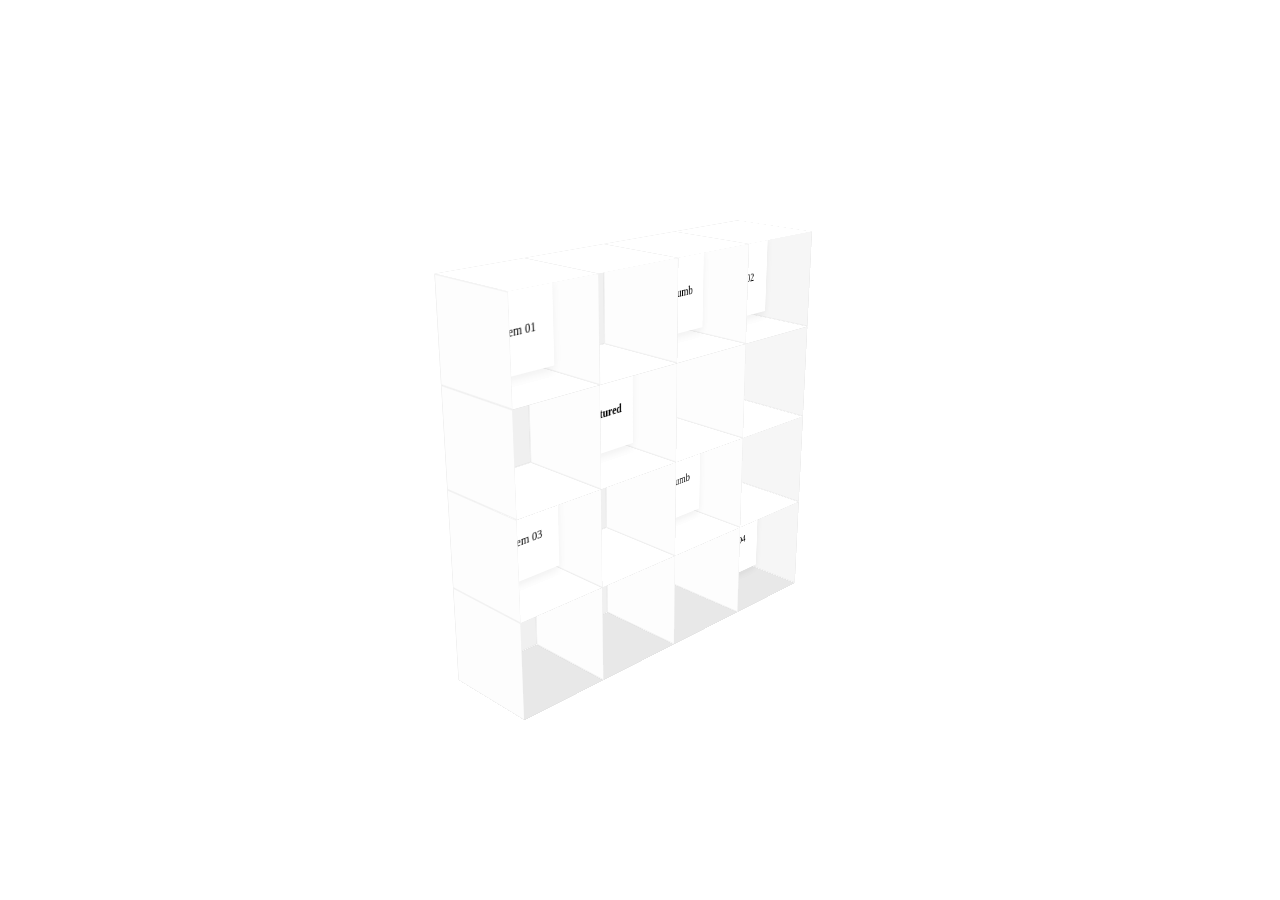
==== shelf-test.html @ 313a9088 "Create shelf-test.html" ====
<!DOCTYPE html>
<html lang="en">
<head>
  <meta charset="UTF-8">
  <title>Minimalist 3D Shelf</title>
  <style>
    :root {
      --cube-size: 100px;
      --half-size: 50px; /* Crucial for the new center-origin math */
      
      /* Minimalist white/grey palette */
      --shelf-base: #ffffff;
      --shelf-back: #f0f0f0;
      --shelf-floor: #e8e8e8;
      --shelf-wall-left: #fdfdfd;
      --shelf-wall-right: #f6f6f6;
      --border-color: rgba(0, 0, 0, 0.04);
      --shadow-color: rgba(0, 0, 0, 0.08);
    }

    body, html {
      margin: 0;
      height: 100%;
      width: 100%;
      display: flex;
      justify-content: center;
      align-items: center;
      background-color: #ffffff;
      overflow: hidden; 
      /* Establishes the 3D camera lens */
      perspective: 1200px; 
    }

    /* The main wrapper that receives mouse rotation */
    .scene {
      width: calc(var(--cube-size) * 4);
      height: calc(var(--cube-size) * 4);
      transform-style: preserve-3d;
      transform: rotateX(-20deg) rotateY(45deg);
      cursor: grab;
      transition: transform 0.1s cubic-bezier(0.25, 1, 0.5, 1); 
    }
    
    .scene:active {
      cursor: grabbing;
    }

    /* The 4x4 Grid Container */
    .shelf {
      display: grid;
      grid-template-columns: repeat(4, var(--cube-size));
      grid-template-rows: repeat(4, var(--cube-size));
      transform-style: preserve-3d;
      width: 100%;
      height: 100%;
    }

    .cubby {
      position: relative;
      width: var(--cube-size);
      height: var(--cube-size);
      transform-style: preserve-3d;
    }

    .face {
      position: absolute;
      width: 100%;
      height: 100%;
      border: 1px solid var(--border-color);
      box-sizing: border-box;
      user-select: none; 
    }

    /* Stable Center-Origin 3D Math */
    .back   { transform: translateZ(calc(var(--half-size) * -1)); background-color: var(--shelf-back); }
    .top    { transform: rotateX(90deg) translateZ(var(--half-size)); background-color: var(--shelf-base); }
    .bottom { transform: rotateX(-90deg) translateZ(var(--half-size)); background-color: var(--shelf-floor); }
    .left   { transform: rotateY(-90deg) translateZ(var(--half-size)); background-color: var(--shelf-wall-left); }
    .right  { transform: rotateY(90deg) translateZ(var(--half-size)); background-color: var(--shelf-wall-right); }

    /* The Drop Zone for DOM Objects */
    .content {
      position: absolute;
      width: 80%;
      height: 80%;
      top: 10%;
      left: 10%;
      /* Z=0 places this perfectly in the dead center of the 3D cubby */
      transform: translateZ(0px); 
      display: flex;
      justify-content: center;
      align-items: center;
      text-align: center;
      font-size: 0.8rem;
      background: white;
      box-shadow: 0 4px 10px rgba(0,0,0,0.06);
      pointer-events: none; 
    }

    .content img {
      max-width: 100%;
      max-height: 100%;
      object-fit: contain;
    }
  </style>
</head>
<body>

<div class="scene" id="scene">
  <div class="shelf" id="shelf">
    </div>
</div>

<script>
  const shelf = document.getElementById('shelf');
  
  // Dummy data array mimicking an indexed list
  const dummyRecords = [
    "Item 01", "", "<img src='https://picsum.photos/80/80?1' alt='thumb'/>", "Item 02",
    "", "<strong>Featured</strong>", "", "",
    "Item 03", "", "<img src='https://picsum.photos/80/80?2' alt='thumb'/>", "",
    "", "", "", "Item 04"
  ];

  for (let i = 0; i < 16; i++) {
    const cubby = document.createElement('div');
    cubby.className = 'cubby';
    
    let innerContent = '';
    if (dummyRecords[i]) {
        // Clean template literals with no backslashes
        innerContent = `<div class="content">${dummyRecords[i]}</div>`;
    }

    cubby.innerHTML = `
      <div class="face back"></div>
      <div class="face top"></div>
      <div class="face bottom"></div>
      <div class="face left"></div>
      <div class="face right"></div>
      ${innerContent}
    `;
    shelf.appendChild(cubby);
  }

  // Mouse & Touch Rotation Logic
  const scene = document.getElementById('scene');
  let isDragging = false;
  let startX, startY;
  
  let rotX = -20; 
  let rotY = 45;  

  const handleDragStart = (x, y) => {
    isDragging = true;
    startX = x;
    startY = y;
  };

  const handleDragMove = (x, y) => {
    if (!isDragging) return;
    
    const deltaX = x - startX;
    const deltaY = y - startY;
    
    rotY += deltaX * 0.4;
    rotX -= deltaY * 0.4;
    
    rotX = Math.max(-80, Math.min(80, rotX));
    
    requestAnimationFrame(() => {
        // Clean JS syntax applied here
        scene.style.transform = `rotateX(${rotX}deg) rotateY(${rotY}deg)`;
    });
    
    startX = x;
    startY = y;
  };

  const handleDragEnd = () => {
    isDragging = false;
  };

  document.addEventListener('mousedown', (e) => handleDragStart(e.clientX, e.clientY));
  document.addEventListener('mousemove', (e) => handleDragMove(e.clientX, e.clientY));
  document.addEventListener('mouseup', handleDragEnd);
  
  document.addEventListener('touchstart', (e) => handleDragStart(e.touches[0].clientX, e.touches[0].clientY));
  document.addEventListener('touchmove', (e) => handleDragMove(e.touches[0].clientX, e.touches[0].clientY));
  document.addEventListener('touchend', handleDragEnd);
</script>

</body>
</html>
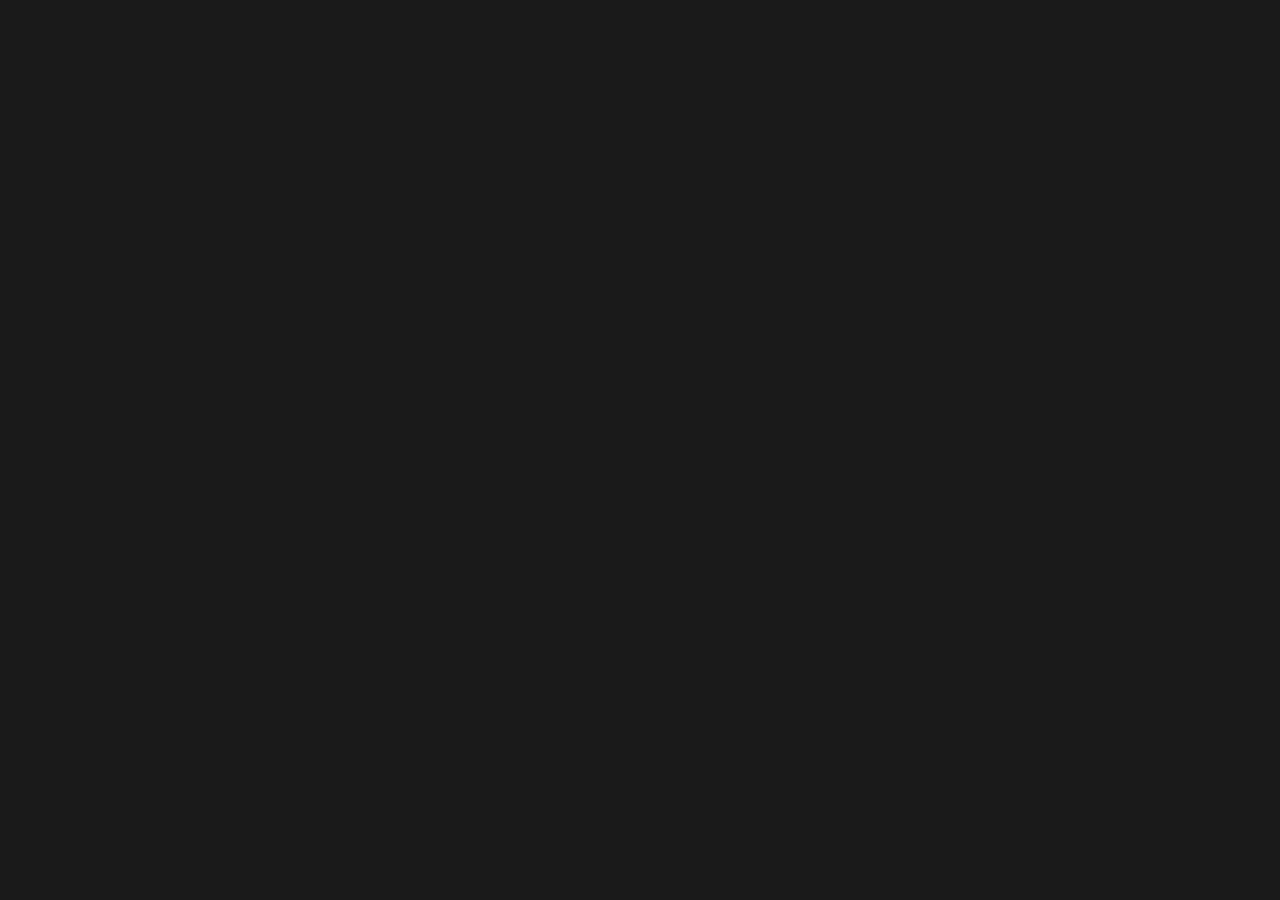
==== commit 64425630: "Update shelf-test.html" ====
--- a/shelf-test.html
+++ b/shelf-test.html
@@ -2,57 +2,109 @@
 <html lang="en">
 <head>
   <meta charset="UTF-8">
-  <title>Minimalist 3D Shelf</title>
+  <meta name="viewport" content="width=device-width, initial-scale=1.0">
+  <title>3D Shelf - Seamless Fog Reveal</title>
   <style>
     :root {
-      --cube-size: 100px;
-      --half-size: 50px; /* Crucial for the new center-origin math */
+      --cols: 4;
+      --rows: 4;
+      --cube-size: min(calc(100vw / var(--cols)), calc(100vh / var(--rows)));
+      --half-size: calc(var(--cube-size) / 2);
+      --rim-thickness: calc(var(--cube-size) * 0.06);
+      --track-size: calc(var(--cube-size) - var(--rim-thickness));
       
-      /* Minimalist white/grey palette */
-      --shelf-base: #ffffff;
-      --shelf-back: #f0f0f0;
-      --shelf-floor: #e8e8e8;
-      --shelf-wall-left: #fdfdfd;
-      --shelf-wall-right: #f6f6f6;
-      --border-color: rgba(0, 0, 0, 0.04);
-      --shadow-color: rgba(0, 0, 0, 0.08);
-    }
+      --shelf-base: #b8b8b8;
+      --shelf-back: #f2f2f2;
+      --shelf-floor: #e0e0e0;
+      --shelf-wall-left: #f9f9f9;
+      --shelf-wall-right: #ececec;
+      --rim-color: #d1d1d1; 
+      --border-color: rgba(0, 0, 0, 0);
+    }
+
+
+@media (max-width: 600px) {
+  :root {
+    --cols: 3;
+    --rows: 6; 
+  }
+
+  /* 1. Stretch the container */
+  .shelf .cubby:last-child {
+    grid-column: 1 / -1; 
+    width: calc(100% + var(--rim-thickness)); 
+    height: var(--cube-size); /* Ensure height stays consistent */
+  }
+
+  /* 2. Fix the Top and Bottom faces */
+  /* These faces rotate on the X axis, so their CSS 'height' becomes the 3D 'depth' */
+  .shelf .cubby:last-child .top,
+  .shelf .cubby:last-child .bottom {
+    height: var(--cube-size) !important; 
+    width: 100%;
+  }
+
+  /* 3. Fix the Side faces */
+  /* These faces rotate on the Y axis, so their CSS 'width' becomes the 3D 'depth' */
+  .shelf .cubby:last-child .left,
+  .shelf .cubby:last-child .right {
+    width: var(--cube-size) !important;
+    height: 100%;
+  }
+  .shelf .cubby:last-child .right {
+  /* 1. Pin to the far right edge of the spanning cubby */
+  right: 0;
+  left: auto; /* Override any left: 0 from general styles */
+
+  /* 2. Set width to the depth of the shelf */
+  width: var(--cube-size); 
+
+  /* 3. Rotate it 90 degrees inward */
+  /* We use the right edge as the 'hinge' so it stays put */
+  transform-origin: right;
+  transform: rotateY(90deg) translateX(50%);
+}
+  /* 4. Correct the Front and Back */
+  /* These just need to span the full new width */
+  .shelf .cubby:last-child .front,
+  .shelf .cubby:last-child .back {
+    width: 100%;
+    height: 100%;
+  }
+}
 
     body, html {
-      margin: 0;
-      height: 100%;
-      width: 100%;
-      display: flex;
-      justify-content: center;
-      align-items: center;
+      margin: 0; height: 100%; width: 100%;
+      display: flex; justify-content: center;
       background-color: #ffffff;
-      overflow: hidden; 
-      /* Establishes the 3D camera lens */
-      perspective: 1200px; 
-    }
-
-    /* The main wrapper that receives mouse rotation */
+      perspective: calc(var(--cube-size) * 12); 
+      overflow: hidden;
+    }
+
+    /* The Overlay Canvas */
+    #erase-canvas {
+      position: fixed;
+      top: 0; left: 0;
+      width: 100%; height: 100%;
+      z-index: 10; /* Above shelf */
+      cursor: crosshair;
+      touch-action: none; /* Prevents scroll while scratching */
+    }
+
     .scene {
-      width: calc(var(--cube-size) * 4);
-      height: calc(var(--cube-size) * 4);
+      width: calc(var(--track-size) * var(--cols));
+      height: calc(var(--track-size) * var(--rows));
       transform-style: preserve-3d;
-      transform: rotateX(-20deg) rotateY(45deg);
-      cursor: grab;
-      transition: transform 0.1s cubic-bezier(0.25, 1, 0.5, 1); 
-    }
-    
-    .scene:active {
-      cursor: grabbing;
-    }
-
-    /* The 4x4 Grid Container */
+      transition: transform 0.1s ease-out;
+      z-index: 1; /* Below canvas */
+    }
+
     .shelf {
       display: grid;
-      grid-template-columns: repeat(4, var(--cube-size));
-      grid-template-rows: repeat(4, var(--cube-size));
+      grid-template-columns: repeat(var(--cols), var(--track-size));
+      grid-template-rows: repeat(var(--rows), var(--track-size));
       transform-style: preserve-3d;
-      width: 100%;
-      height: 100%;
+      margin-top: 2em;
     }
 
     .cubby {
@@ -64,130 +116,166 @@
 
     .face {
       position: absolute;
-      width: 100%;
-      height: 100%;
+      width: 100%; height: 100%;
+      box-sizing: border-box;
       border: 1px solid var(--border-color);
-      box-sizing: border-box;
-      user-select: none; 
-    }
-
-    /* Stable Center-Origin 3D Math */
+    }
+
     .back   { transform: translateZ(calc(var(--half-size) * -1)); background-color: var(--shelf-back); }
     .top    { transform: rotateX(90deg) translateZ(var(--half-size)); background-color: var(--shelf-base); }
     .bottom { transform: rotateX(-90deg) translateZ(var(--half-size)); background-color: var(--shelf-floor); }
     .left   { transform: rotateY(-90deg) translateZ(var(--half-size)); background-color: var(--shelf-wall-left); }
     .right  { transform: rotateY(90deg) translateZ(var(--half-size)); background-color: var(--shelf-wall-right); }
-
-    /* The Drop Zone for DOM Objects */
+    .front  { transform: translateZ(var(--half-size)); background: none; border: var(--rim-thickness) solid var(--rim-color); pointer-events: none; }
+
     .content {
       position: absolute;
-      width: 80%;
-      height: 80%;
-      top: 10%;
-      left: 10%;
-      /* Z=0 places this perfectly in the dead center of the 3D cubby */
-      transform: translateZ(0px); 
-      display: flex;
-      justify-content: center;
-      align-items: center;
-      text-align: center;
-      font-size: 0.8rem;
+      width: 60%; height: 60%;
+      top: 20%; left: 20%;
+      transform: translateZ(2px);
+      display: flex; justify-content: center; align-items: center;
       background: white;
-      box-shadow: 0 4px 10px rgba(0,0,0,0.06);
-      pointer-events: none; 
-    }
-
-    .content img {
-      max-width: 100%;
-      max-height: 100%;
-      object-fit: contain;
+      box-shadow: 0 4px 8px rgba(0,0,0,0.1);
+      font-size: calc(var(--cube-size) * 0.12);
+      font-family: system-ui, sans-serif;
     }
   </style>
 </head>
 <body>
 
+<canvas id="erase-canvas"></canvas>
+
 <div class="scene" id="scene">
-  <div class="shelf" id="shelf">
-    </div>
+  <div class="shelf" id="shelf"></div>
 </div>
 
 <script>
+  // -- 1. Populate Shelf --
   const shelf = document.getElementById('shelf');
-  
-  // Dummy data array mimicking an indexed list
-  const dummyRecords = [
-    "Item 01", "", "<img src='https://picsum.photos/80/80?1' alt='thumb'/>", "Item 02",
-    "", "<strong>Featured</strong>", "", "",
-    "Item 03", "", "<img src='https://picsum.photos/80/80?2' alt='thumb'/>", "",
-    "", "", "", "Item 04"
-  ];
-
   for (let i = 0; i < 16; i++) {
     const cubby = document.createElement('div');
     cubby.className = 'cubby';
+    cubby.innerHTML = `<div class="face back"></div><div class="face top"></div><div class="face bottom"></div><div class="face left"></div><div class="face right"></div><div class="face front"></div><div class="content">${i + 1}</div>`;
+    shelf.appendChild(cubby);
+  }
+
+  // -- 2. Canvas Setup --
+  const canvas = document.getElementById('erase-canvas');
+  const ctx = canvas.getContext('2d');
+
+  // Definitions for "Soft Seamless Eraser"
+  const ERASE_SIZE = 100; // Diameter of the reveal path
+  const ERASE_SOFTNESS = 10; // How foggy/blurry the edges are
+
+  // Track cursor for continuous drawing
+  let prevX = null, prevY = null;
+
+  function initCtx() {
+    // Reset canvas dimensions
+    canvas.width = window.innerWidth;
+    canvas.height = window.innerHeight;
+
+    // Fill the hidden layer
+    ctx.fillStyle = '#1a1a1a'; // Darker "fog"
+    ctx.fillRect(0, 0, canvas.width, canvas.height);
+
+    // --- Seamless Eraser Config ---
+    ctx.globalCompositeOperation = 'destination-out'; // Erase mode
     
-    let innerContent = '';
-    if (dummyRecords[i]) {
-        // Clean template literals with no backslashes
-        innerContent = `<div class="content">${dummyRecords[i]}</div>`;
-    }
-
-    cubby.innerHTML = `
-      <div class="face back"></div>
-      <div class="face top"></div>
-      <div class="face bottom"></div>
-      <div class="face left"></div>
-      <div class="face right"></div>
-      ${innerContent}
-    `;
-    shelf.appendChild(cubby);
-  }
-
-  // Mouse & Touch Rotation Logic
+    // Smooth continuous path settings
+    ctx.lineCap = 'round';
+    ctx.lineJoin = 'round';
+    ctx.lineWidth = ERASE_SIZE;
+    
+    // Soft blur settings (This makes it "seamless fog" not hard circles)
+    ctx.shadowBlur = ERASE_SOFTNESS;
+    ctx.shadowColor = 'black'; // Needed to trigger shadow rendering
+    ctx.strokeStyle = 'black'; // The drawn line color doesn't matter in 'destination-out'
+  }
+
+  // Handle Resizing
+  window.addEventListener('resize', initCtx);
+  initCtx(); // Initial load
+
+  // -- 3. Core Seamless Erasing Function --
+  function erase(currX, currY) {
+    if (prevX === null) {
+      // Start of a new seamless stroke
+      prevX = currX; prevY = currY; return;
+    }
+
+    ctx.beginPath();
+    ctx.moveTo(prevX, prevY); // Start path at last point
+    ctx.lineTo(currX, currY); // Draw line to new point
+    ctx.stroke(); // Draw the soft, blurry path
+
+    // Update tracking
+    prevX = currX;
+    prevY = currY;
+  }
+
+  // Helper to break the seamless path (used when mouse re-enters)
+  function stopErasingPath() {
+    prevX = null;
+    prevY = null;
+  }
+
+
+  // -- 4. Interaction Logic --
   const scene = document.getElementById('scene');
-  let isDragging = false;
-  let startX, startY;
-  
-  let rotX = -20; 
-  let rotY = 45;  
-
-  const handleDragStart = (x, y) => {
-    isDragging = true;
-    startX = x;
-    startY = y;
-  };
-
-  const handleDragMove = (x, y) => {
-    if (!isDragging) return;
-    
-    const deltaX = x - startX;
-    const deltaY = y - startY;
-    
-    rotY += deltaX * 0.4;
-    rotX -= deltaY * 0.4;
-    
+  let rotX = -15, rotY = 30, startX, startY, isMouseDown = false;
+
+  function rotateShelf(x, y) {
+    rotY += (x - startX) * 0.4;
+    rotX -= (y - startY) * 0.4;
     rotX = Math.max(-80, Math.min(80, rotX));
-    
-    requestAnimationFrame(() => {
-        // Clean JS syntax applied here
-        scene.style.transform = `rotateX(${rotX}deg) rotateY(${rotY}deg)`;
-    });
-    
-    startX = x;
-    startY = y;
-  };
-
-  const handleDragEnd = () => {
-    isDragging = false;
-  };
-
-  document.addEventListener('mousedown', (e) => handleDragStart(e.clientX, e.clientY));
-  document.addEventListener('mousemove', (e) => handleDragMove(e.clientX, e.clientY));
-  document.addEventListener('mouseup', handleDragEnd);
-  
-  document.addEventListener('touchstart', (e) => handleDragStart(e.touches[0].clientX, e.touches[0].clientY));
-  document.addEventListener('touchmove', (e) => handleDragMove(e.touches[0].clientX, e.touches[0].clientY));
-  document.addEventListener('touchend', handleDragEnd);
+    scene.style.transform = `rotateX(${rotX}deg) rotateY(${rotY}deg)`;
+    startX = x; startY = y;
+  }
+
+  // --- MOUSE LISTENERS ---
+
+  // Seamless path needs reset when cursor jumps onto the page
+  canvas.addEventListener('mouseenter', (e) => {
+    prevX = e.clientX;
+    prevY = e.clientY;
+  });
+  canvas.addEventListener('mouseleave', stopErasingPath);
+
+  canvas.addEventListener('mousemove', (e) => {
+    // 1. Erase on hover (always)
+    erase(e.clientX, e.clientY);
+
+    // 2. Rotate only if mouse is down
+    if (isMouseDown) {
+      rotateShelf(e.clientX, e.clientY);
+    }
+  });
+
+  canvas.addEventListener('mousedown', (e) => {
+    isMouseDown = true;
+    startX = e.clientX;
+    startY = e.clientY;
+  });
+
+  window.addEventListener('mouseup', () => isMouseDown = false);
+
+
+  // --- TOUCH LISTENERS ---
+
+  // Erase only, No shelf movement
+  canvas.addEventListener('touchstart', (e) => {
+    const t = e.touches[0];
+    prevX = t.clientX; prevY = t.clientY; // Start touch path
+  });
+
+  canvas.addEventListener('touchmove', (e) => {
+    const t = e.touches[0];
+    erase(t.clientX, t.clientY);
+  }, { passive: false });
+
+  canvas.addEventListener('touchend', stopErasingPath);
+
 </script>
 
 </body>
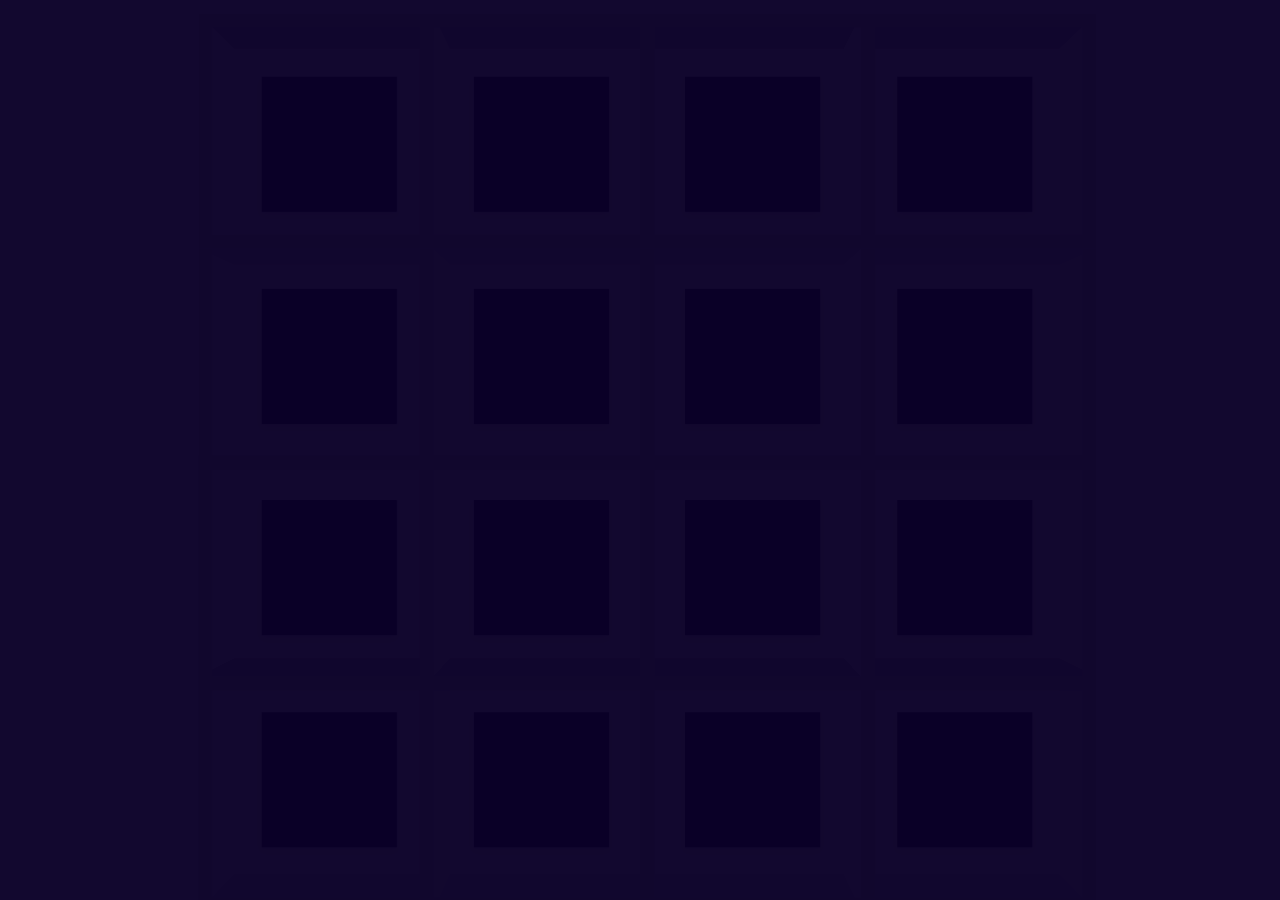
==== commit 403ec8e8: "Update shelf-test.html" ====
--- a/shelf-test.html
+++ b/shelf-test.html
@@ -1,9 +1,10 @@
 <!DOCTYPE html>
 <html lang="en">
+
 <head>
   <meta charset="UTF-8">
   <meta name="viewport" content="width=device-width, initial-scale=1.0">
-  <title>3D Shelf - Seamless Fog Reveal</title>
+  <title>3D Shelf - Glass Texture Reveal</title>
   <style>
     :root {
       --cols: 4;
@@ -12,83 +13,78 @@
       --half-size: calc(var(--cube-size) / 2);
       --rim-thickness: calc(var(--cube-size) * 0.06);
       --track-size: calc(var(--cube-size) - var(--rim-thickness));
-      
-      --shelf-base: #b8b8b8;
-      --shelf-back: #f2f2f2;
-      --shelf-floor: #e0e0e0;
-      --shelf-wall-left: #f9f9f9;
-      --shelf-wall-right: #ececec;
-      --rim-color: #d1d1d1; 
+
+      --shelf-base: #bbb4ae;
+      --shelf-back: #f3efe6;
+      --shelf-floor: #dfdbd3;
+      --shelf-wall-left: #faf7e8;
+      --shelf-wall-right: #ebe6dc;
+      --rim-color: #d1cdc2;
       --border-color: rgba(0, 0, 0, 0);
     }
 
-
-@media (max-width: 600px) {
-  :root {
-    --cols: 3;
-    --rows: 6; 
-  }
-
-  /* 1. Stretch the container */
-  .shelf .cubby:last-child {
-    grid-column: 1 / -1; 
-    width: calc(100% + var(--rim-thickness)); 
-    height: var(--cube-size); /* Ensure height stays consistent */
-  }
-
-  /* 2. Fix the Top and Bottom faces */
-  /* These faces rotate on the X axis, so their CSS 'height' becomes the 3D 'depth' */
-  .shelf .cubby:last-child .top,
-  .shelf .cubby:last-child .bottom {
-    height: var(--cube-size) !important; 
-    width: 100%;
-  }
-
-  /* 3. Fix the Side faces */
-  /* These faces rotate on the Y axis, so their CSS 'width' becomes the 3D 'depth' */
-  .shelf .cubby:last-child .left,
-  .shelf .cubby:last-child .right {
-    width: var(--cube-size) !important;
-    height: 100%;
-  }
-  .shelf .cubby:last-child .right {
-  /* 1. Pin to the far right edge of the spanning cubby */
-  right: 0;
-  left: auto; /* Override any left: 0 from general styles */
-
-  /* 2. Set width to the depth of the shelf */
-  width: var(--cube-size); 
-
-  /* 3. Rotate it 90 degrees inward */
-  /* We use the right edge as the 'hinge' so it stays put */
-  transform-origin: right;
-  transform: rotateY(90deg) translateX(50%);
-}
-  /* 4. Correct the Front and Back */
-  /* These just need to span the full new width */
-  .shelf .cubby:last-child .front,
-  .shelf .cubby:last-child .back {
-    width: 100%;
-    height: 100%;
-  }
-}
-
-    body, html {
-      margin: 0; height: 100%; width: 100%;
-      display: flex; justify-content: center;
-      background-color: #ffffff;
-      perspective: calc(var(--cube-size) * 12); 
+    @media (max-width: 600px) {
+      :root {
+        --cols: 3;
+        --rows: 6;
+      }
+
+      .shelf .cubby:last-child {
+        grid-column: 1 / -1;
+        width: calc(100% + var(--rim-thickness));
+        height: var(--cube-size);
+      }
+
+      .shelf .cubby:last-child .top,
+      .shelf .cubby:last-child .bottom {
+        height: var(--cube-size) !important;
+        width: 100%;
+      }
+
+      .shelf .cubby:last-child .left,
+      .shelf .cubby:last-child .right {
+        width: var(--cube-size) !important;
+        height: 100%;
+      }
+
+      .shelf .cubby:last-child .right {
+        right: 0;
+        left: auto;
+        transform-origin: right;
+        transform: rotateY(90deg) translateX(50%);
+      }
+
+      .shelf .cubby:last-child .front,
+      .shelf .cubby:last-child .back {
+        width: 100%;
+        height: 100%;
+      }
+    }
+
+    body,
+    html {
+      margin: 0;
+      height: 100%;
+      width: 100%;
+      display: flex;
+      justify-content: center;
+      background-color: #efe7eb;
+      perspective: calc(var(--cube-size) * 12);
       overflow: hidden;
     }
 
     /* The Overlay Canvas */
     #erase-canvas {
       position: fixed;
-      top: 0; left: 0;
-      width: 100%; height: 100%;
-      z-index: 10; /* Above shelf */
+      top: 0;
+      left: 0;
+      width: 100%;
+      height: 100%;
+      z-index: 10;
       cursor: crosshair;
-      touch-action: none; /* Prevents scroll while scratching */
+      touch-action: none;
+      /* DELETE OR COMMENT OUT THE LINE BELOW */
+      /* backdrop-filter: blur(4px); */
     }
 
     .scene {
@@ -96,7 +92,7 @@
       height: calc(var(--track-size) * var(--rows));
       transform-style: preserve-3d;
       transition: transform 0.1s ease-out;
-      z-index: 1; /* Below canvas */
+      z-index: 1;
     }
 
     .shelf {
@@ -116,167 +112,194 @@
 
     .face {
       position: absolute;
-      width: 100%; height: 100%;
+      width: 100%;
+      height: 100%;
       box-sizing: border-box;
       border: 1px solid var(--border-color);
     }
 
-    .back   { transform: translateZ(calc(var(--half-size) * -1)); background-color: var(--shelf-back); }
-    .top    { transform: rotateX(90deg) translateZ(var(--half-size)); background-color: var(--shelf-base); }
-    .bottom { transform: rotateX(-90deg) translateZ(var(--half-size)); background-color: var(--shelf-floor); }
-    .left   { transform: rotateY(-90deg) translateZ(var(--half-size)); background-color: var(--shelf-wall-left); }
-    .right  { transform: rotateY(90deg) translateZ(var(--half-size)); background-color: var(--shelf-wall-right); }
-    .front  { transform: translateZ(var(--half-size)); background: none; border: var(--rim-thickness) solid var(--rim-color); pointer-events: none; }
+    .back {
+      transform: translateZ(calc(var(--half-size) * -1));
+      background-color: var(--shelf-back);
+    }
+
+    .top {
+      transform: rotateX(90deg) translateZ(var(--half-size));
+      background-color: var(--shelf-base);
+    }
+
+    .bottom {
+      transform: rotateX(-90deg) translateZ(var(--half-size));
+      background-color: var(--shelf-floor);
+    }
+
+    .left {
+      transform: rotateY(-90deg) translateZ(var(--half-size));
+      background-color: var(--shelf-wall-left);
+    }
+
+    .right {
+      transform: rotateY(90deg) translateZ(var(--half-size));
+      background-color: var(--shelf-wall-right);
+    }
+
+    .front {
+      transform: translateZ(var(--half-size));
+      background: none;
+      border: var(--rim-thickness) solid var(--rim-color);
+      pointer-events: none;
+    }
 
     .content {
       position: absolute;
-      width: 60%; height: 60%;
-      top: 20%; left: 20%;
+      width: 60%;
+      height: 60%;
+      top: 20%;
+      left: 20%;
       transform: translateZ(2px);
-      display: flex; justify-content: center; align-items: center;
-      background: white;
-      box-shadow: 0 4px 8px rgba(0,0,0,0.1);
+      display: flex;
+      justify-content: center;
+      align-items: center;
+      background: rgb(0, 0, 0);
+      box-shadow: 0 4px 8px rgba(0, 0, 0, 0.1);
       font-size: calc(var(--cube-size) * 0.12);
       font-family: system-ui, sans-serif;
     }
   </style>
 </head>
+
 <body>
 
-<canvas id="erase-canvas"></canvas>
-
-<div class="scene" id="scene">
-  <div class="shelf" id="shelf"></div>
-</div>
-
-<script>
-  // -- 1. Populate Shelf --
-  const shelf = document.getElementById('shelf');
-  for (let i = 0; i < 16; i++) {
-    const cubby = document.createElement('div');
-    cubby.className = 'cubby';
-    cubby.innerHTML = `<div class="face back"></div><div class="face top"></div><div class="face bottom"></div><div class="face left"></div><div class="face right"></div><div class="face front"></div><div class="content">${i + 1}</div>`;
-    shelf.appendChild(cubby);
-  }
-
-  // -- 2. Canvas Setup --
-  const canvas = document.getElementById('erase-canvas');
-  const ctx = canvas.getContext('2d');
-
-  // Definitions for "Soft Seamless Eraser"
-  const ERASE_SIZE = 100; // Diameter of the reveal path
-  const ERASE_SOFTNESS = 10; // How foggy/blurry the edges are
-
-  // Track cursor for continuous drawing
-  let prevX = null, prevY = null;
-
-  function initCtx() {
-    // Reset canvas dimensions
-    canvas.width = window.innerWidth;
-    canvas.height = window.innerHeight;
-
-    // Fill the hidden layer
-    ctx.fillStyle = '#1a1a1a'; // Darker "fog"
-    ctx.fillRect(0, 0, canvas.width, canvas.height);
-
-    // --- Seamless Eraser Config ---
-    ctx.globalCompositeOperation = 'destination-out'; // Erase mode
-    
-    // Smooth continuous path settings
-    ctx.lineCap = 'round';
-    ctx.lineJoin = 'round';
-    ctx.lineWidth = ERASE_SIZE;
-    
-    // Soft blur settings (This makes it "seamless fog" not hard circles)
-    ctx.shadowBlur = ERASE_SOFTNESS;
-    ctx.shadowColor = 'black'; // Needed to trigger shadow rendering
-    ctx.strokeStyle = 'black'; // The drawn line color doesn't matter in 'destination-out'
-  }
-
-  // Handle Resizing
-  window.addEventListener('resize', initCtx);
-  initCtx(); // Initial load
-
-  // -- 3. Core Seamless Erasing Function --
-  function erase(currX, currY) {
-    if (prevX === null) {
-      // Start of a new seamless stroke
-      prevX = currX; prevY = currY; return;
-    }
-
-    ctx.beginPath();
-    ctx.moveTo(prevX, prevY); // Start path at last point
-    ctx.lineTo(currX, currY); // Draw line to new point
-    ctx.stroke(); // Draw the soft, blurry path
-
-    // Update tracking
-    prevX = currX;
-    prevY = currY;
-  }
-
-  // Helper to break the seamless path (used when mouse re-enters)
-  function stopErasingPath() {
-    prevX = null;
-    prevY = null;
-  }
-
-
-  // -- 4. Interaction Logic --
-  const scene = document.getElementById('scene');
-  let rotX = -15, rotY = 30, startX, startY, isMouseDown = false;
-
-  function rotateShelf(x, y) {
-    rotY += (x - startX) * 0.4;
-    rotX -= (y - startY) * 0.4;
-    rotX = Math.max(-80, Math.min(80, rotX));
-    scene.style.transform = `rotateX(${rotX}deg) rotateY(${rotY}deg)`;
-    startX = x; startY = y;
-  }
-
-  // --- MOUSE LISTENERS ---
-
-  // Seamless path needs reset when cursor jumps onto the page
-  canvas.addEventListener('mouseenter', (e) => {
-    prevX = e.clientX;
-    prevY = e.clientY;
-  });
-  canvas.addEventListener('mouseleave', stopErasingPath);
-
-  canvas.addEventListener('mousemove', (e) => {
-    // 1. Erase on hover (always)
-    erase(e.clientX, e.clientY);
-
-    // 2. Rotate only if mouse is down
-    if (isMouseDown) {
-      rotateShelf(e.clientX, e.clientY);
-    }
-  });
-
-  canvas.addEventListener('mousedown', (e) => {
-    isMouseDown = true;
-    startX = e.clientX;
-    startY = e.clientY;
-  });
-
-  window.addEventListener('mouseup', () => isMouseDown = false);
-
-
-  // --- TOUCH LISTENERS ---
-
-  // Erase only, No shelf movement
-  canvas.addEventListener('touchstart', (e) => {
-    const t = e.touches[0];
-    prevX = t.clientX; prevY = t.clientY; // Start touch path
-  });
-
-  canvas.addEventListener('touchmove', (e) => {
-    const t = e.touches[0];
-    erase(t.clientX, t.clientY);
-  }, { passive: false });
-
-  canvas.addEventListener('touchend', stopErasingPath);
-
-</script>
+  <canvas id="erase-canvas"></canvas>
+
+  <div class="scene" id="scene">
+    <div class="shelf" id="shelf"></div>
+  </div>
+
+  <script>
+    // --- CONFIGURATION ---
+    const TEXTURE_URL = 'https://plus.unsplash.com/premium_photo-1675186945483-9aec9059686d?q=80&w=687&auto=format&fit=crop&ixlib=rb-4.1.0&ixid=M3wxMjA3fDB8MHxwaG90by1wYWdlfHx8fGVufDB8fHx8fA%3D%3D'; // Add your image URL here
+    const GLASS_COLOR = 'rgba(255, 255, 255, 0.4)'; // Slightly white transparent glass
+    const ERASE_SIZE = 100;
+    const ERASE_SOFTNESS = 10;
+    const ERASE_STRENGTH = 0.1; // 0.1 is faint, 1.0 is instant clear
+
+    // -- 1. Populate Shelf --
+    const shelf = document.getElementById('shelf');
+    for (let i = 0; i < 16; i++) {
+      const cubby = document.createElement('div');
+      cubby.className = 'cubby';
+      cubby.innerHTML = `<div class="face back"></div><div class="face top"></div><div class="face bottom"></div><div class="face left"></div><div class="face right"></div><div class="face front"></div><div class="content">${i + 1}</div>`;
+      shelf.appendChild(cubby);
+    }
+
+    // -- 2. Canvas Setup --
+    const canvas = document.getElementById('erase-canvas');
+    const ctx = canvas.getContext('2d');
+    const textureImg = new Image();
+    textureImg.src = TEXTURE_URL;
+    textureImg.crossOrigin = "anonymous";
+
+    function initCtx() {
+      canvas.width = window.innerWidth;
+      canvas.height = window.innerHeight;
+
+      // 1. Draw Glass & Texture
+      ctx.globalCompositeOperation = 'source-over';
+      ctx.globalAlpha = 1.0;
+      ctx.filter = 'none'; // Ensure no blur on the glass itself
+      ctx.fillStyle = 'rgba(11, 1, 41, 0.97)';
+      ctx.fillRect(0, 0, canvas.width, canvas.height);
+
+      if (textureImg.complete) {
+        const pattern = ctx.createPattern(textureImg, 'repeat');
+        if (pattern) {
+          ctx.fillStyle = pattern;
+          ctx.globalAlpha = 0.4;
+          ctx.fillRect(0, 0, canvas.width, canvas.height);
+        }
+      }
+
+      // 2. The Soft Accumulative Eraser
+      ctx.globalCompositeOperation = 'destination-out';
+
+      // Controls the overall speed of the reveal
+      ctx.globalAlpha = 0.15;
+
+      ctx.lineWidth = 100; // The core width
+      ctx.lineCap = 'round';
+      ctx.lineJoin = 'round';
+
+      // --- BLUR SETTINGS ---
+      // Increase this number for foggier edges (try 20 to 50)
+      ctx.shadowBlur = 30;
+      // IMPORTANT: shadowColor must be set for the blur to render
+      ctx.shadowColor = 'black';
+      ctx.filter = 'blur(5px)'; // Use filter for a true airbrush feel
+      ctx.strokeStyle = 'black';
+    }
+
+    textureImg.onload = initCtx;
+    window.addEventListener('resize', initCtx);
+    initCtx();
+
+    // -- 3. Erasing Logic --
+    let prevX = null, prevY = null;
+
+    function erase(currX, currY) {
+      if (prevX === null) {
+        prevX = currX; prevY = currY; return;
+      }
+      ctx.beginPath();
+      ctx.moveTo(prevX, prevY);
+      ctx.lineTo(currX, currY);
+      ctx.stroke();
+      prevX = currX;
+      prevY = currY;
+    }
+
+    function stopErasingPath() { prevX = null; prevY = null; }
+
+    // -- 4. Interaction Logic --
+    const scene = document.getElementById('scene');
+    let rotX = -15, rotY = 30, startX, startY, isMouseDown = false;
+
+    function rotateShelf(x, y) {
+      rotY += (x - startX) * 0.4;
+      rotX -= (y - startY) * 0.4;
+      rotX = Math.max(-80, Math.min(80, rotX));
+      scene.style.transform = `rotateX(${rotX}deg) rotateY(${rotY}deg)`;
+      startX = x; startY = y;
+    }
+
+    canvas.addEventListener('mouseenter', (e) => { prevX = e.clientX; prevY = e.clientY; });
+    canvas.addEventListener('mouseleave', stopErasingPath);
+    canvas.addEventListener('mousemove', (e) => {
+      erase(e.clientX, e.clientY);
+      if (isMouseDown) rotateShelf(e.clientX, e.clientY);
+    });
+
+    canvas.addEventListener('mousedown', (e) => {
+      isMouseDown = true;
+      startX = e.clientX; startY = e.clientY;
+    });
+
+    window.addEventListener('mouseup', () => isMouseDown = false);
+
+    canvas.addEventListener('touchstart', (e) => {
+      const t = e.touches[0];
+      prevX = t.clientX; prevY = t.clientY;
+    });
+
+    canvas.addEventListener('touchmove', (e) => {
+      const t = e.touches[0];
+      erase(t.clientX, t.clientY);
+    }, { passive: false });
+
+    canvas.addEventListener('touchend', stopErasingPath);
+
+  </script>
 
 </body>
+
 </html>
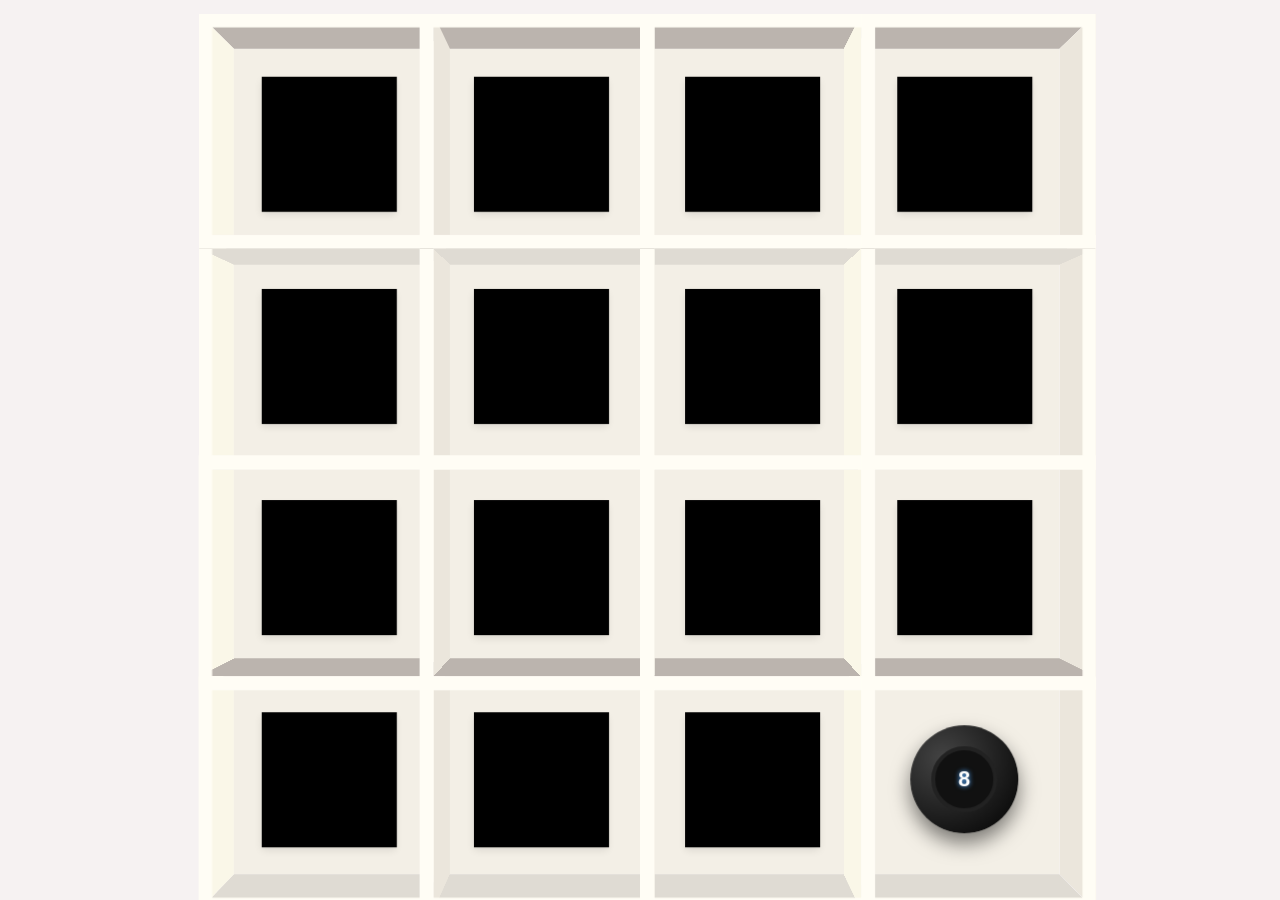
==== commit 508ecc17: "etc" ====
--- a/shelf-test.html
+++ b/shelf-test.html
@@ -6,6 +6,63 @@
   <meta name="viewport" content="width=device-width, initial-scale=1.0">
   <title>3D Shelf - Glass Texture Reveal</title>
   <style>
+    @font-face {
+      font-family: 'Rubik Spray Paint';
+      src: url('fonts/RubikSprayPaint-Regular.woff2') format('woff2');
+      font-weight: normal;
+      font-style: normal;
+      font-display: swap;
+    }
+
+    @font-face {
+      font-family: 'Rosario';
+      src: url('fonts/Rosario-Light.woff2') format('woff2');
+      font-weight: 300;
+      font-style: normal;
+      font-display: swap;
+    }
+
+    @font-face {
+      font-family: 'Rosario';
+      src: url('fonts/Rosario-LightItalic.woff2') format('woff2');
+      font-weight: 300;
+      font-style: italic;
+      font-display: swap;
+    }
+
+    @font-face {
+      font-family: 'Rosario';
+      src: url('fonts/Rosario-Regular.woff2') format('woff2');
+      font-weight: normal;
+      font-style: normal;
+      font-display: swap;
+    }
+
+    @font-face {
+      font-family: 'Rosario';
+      src: url('fonts/Rosario-SemiBold.woff2') format('woff2');
+      font-weight: 600;
+      font-style: normal;
+      font-display: swap;
+    }
+
+    @font-face {
+      font-family: 'Rosario';
+      src: url('fonts/Rosario-SemiBoldItalic.woff2') format('woff2');
+      font-weight: 600;
+      font-style: italic;
+      font-display: swap;
+    }
+
+    @font-face {
+      font-family: 'Rosario';
+      src: url('fonts/Rosario-Italic.woff2') format('woff2');
+      font-weight: normal;
+      font-style: italic;
+      font-display: swap;
+    }
+
+
     :root {
       --cols: 4;
       --rows: 4;
@@ -19,8 +76,11 @@
       --shelf-floor: #dfdbd3;
       --shelf-wall-left: #faf7e8;
       --shelf-wall-right: #ebe6dc;
-      --rim-color: #d1cdc2;
+      --rim-color: #fffdf5;
       --border-color: rgba(0, 0, 0, 0);
+
+      --base-font: 'Rosario', sans-serif;
+      --title-font: 'Rubik Spray Paint', sans-serif;
     }
 
     @media (max-width: 600px) {
@@ -68,9 +128,14 @@
       width: 100%;
       display: flex;
       justify-content: center;
-      background-color: #efe7eb;
+      background-color: #f6f2f2;
       perspective: calc(var(--cube-size) * 12);
       overflow: hidden;
+      font-family: var(--base-font);
+    }
+
+    h1 {
+      font-family: var(--title-font);
     }
 
     /* The Overlay Canvas */
@@ -83,8 +148,6 @@
       z-index: 10;
       cursor: crosshair;
       touch-action: none;
-      /* DELETE OR COMMENT OUT THE LINE BELOW */
-      /* backdrop-filter: blur(4px); */
     }
 
     .scene {
@@ -165,12 +228,86 @@
       font-size: calc(var(--cube-size) * 0.12);
       font-family: system-ui, sans-serif;
     }
+
+    /* Magic 8 Ball Container */
+    .magic-8-ball {
+      width: 80%;
+      height: 80%;
+      background: radial-gradient(circle at 30% 30%, #444, #000);
+      border-radius: 50%;
+      display: flex;
+      justify-content: center;
+      align-items: center;
+      position: relative;
+      cursor: pointer;
+      box-shadow: 0 10px 20px rgba(0, 0, 0, 0.5);
+      transition: transform 0.2s ease;
+      animation: float 3s ease-in-out infinite;
+    }
+
+    .magic-8-ball:active {
+      transform: scale(0.9) rotate(10deg);
+    }
+
+    /* The white circle / blue window */
+    .ball-window {
+      width: 45%;
+      height: 45%;
+      background: #111;
+      border: 4px solid #222;
+      border-radius: 50%;
+      display: flex;
+      justify-content: center;
+      align-items: center;
+      text-align: center;
+      color: #55aaff;
+      font-family: 'Georgia', serif;
+      font-size: 0.4em;
+      /* Relative to cubby size */
+      padding: 5px;
+      overflow: hidden;
+      text-shadow: 0 0 5px #55aaff;
+    }
+
+    /* The number 8 (visible initially) */
+    .number-8 {
+      font-size: 2em;
+      color: white;
+      font-family: sans-serif;
+      font-weight: bold;
+    }
+
+    @keyframes float {
+
+      0%,
+      100% {
+        transform: translateY(0px);
+      }
+
+      50% {
+        transform: translateY(-10px);
+      }
+    }
+
+    .sr-only {
+      position: absolute;
+      width: 1px;
+      height: 1px;
+      padding: 0;
+      margin: -1px;
+      overflow: hidden;
+      clip: rect(0, 0, 0, 0);
+      white-space: nowrap;
+      border: 0;
+    }
   </style>
 </head>
 
 <body>
 
-  <canvas id="erase-canvas"></canvas>
+  <canvas id="erase-canvas">
+  </canvas>
+  <h1 class="sr-only">Reckless Abandon</h1>
 
   <div class="scene" id="scene">
     <div class="shelf" id="shelf"></div>
@@ -178,19 +315,65 @@
 
   <script>
     // --- CONFIGURATION ---
-    const TEXTURE_URL = 'https://plus.unsplash.com/premium_photo-1675186945483-9aec9059686d?q=80&w=687&auto=format&fit=crop&ixlib=rb-4.1.0&ixid=M3wxMjA3fDB8MHxwaG90by1wYWdlfHx8fGVufDB8fHx8fA%3D%3D'; // Add your image URL here
+    const TEXTURE_URL = 'Texturelabs_Glass_135S.jpg';
     const GLASS_COLOR = 'rgba(255, 255, 255, 0.4)'; // Slightly white transparent glass
     const ERASE_SIZE = 100;
     const ERASE_SOFTNESS = 10;
     const ERASE_STRENGTH = 0.1; // 0.1 is faint, 1.0 is instant clear
 
     // -- 1. Populate Shelf --
+    const answers = [
+      "IT IS\nCERTAIN", "DECIDEDLY\nSO", "WITHOUT\nA DOUBT",
+      "YES\nDEFINITELY", "YOU MAY\nRELY ON IT", "AS I\nSEE IT, YES",
+      "MOST\nLIKELY", "OUTLOOK\nGOOD", "YES", "SIGNS POINT\nTO YES",
+      "REPLY HAZY\nTRY AGAIN", "ASK AGAIN\nLATER", "BETTER NOT\nTELL YOU",
+      "CANNOT\nPREDICT", "CONCENTRATE\nAND ASK", "DON'T\nCOUNT ON IT",
+      "MY REPLY\nIS NO", "MY SOURCES\nSAY NO", "OUTLOOK\nNOT SO GOOD",
+      "VERY\nDOUBTFUL"
+    ];
+
     const shelf = document.getElementById('shelf');
+
     for (let i = 0; i < 16; i++) {
       const cubby = document.createElement('div');
       cubby.className = 'cubby';
-      cubby.innerHTML = `<div class="face back"></div><div class="face top"></div><div class="face bottom"></div><div class="face left"></div><div class="face right"></div><div class="face front"></div><div class="content">${i + 1}</div>`;
+
+      // Base faces
+      let contentHtml = `<div class="face back"></div><div class="face top"></div><div class="face bottom"></div><div class="face left"></div><div class="face right"></div><div class="face front"></div>`;
+
+      if (i === 15) {
+        // Inject the Magic 8 Ball into the last cubby
+        cubby.innerHTML = contentHtml + `
+      <div class="content" style="background:none; box-shadow:none;">
+        <div class="magic-8-ball" id="eight-ball">
+          <div class="ball-window" id="ball-answer">
+            <span class="number-8">8</span>
+          </div>
+        </div>
+      </div>`;
+      } else {
+        // Normal content for other cubbies
+        cubby.innerHTML = contentHtml + `<div class="content">${i + 1}</div>`;
+      }
+
       shelf.appendChild(cubby);
+    }
+
+    // Logic for clicking the 8 ball
+    const ball = document.getElementById('eight-ball');
+    const display = document.getElementById('ball-answer');
+
+    if (ball) {
+      ball.addEventListener('click', () => {
+        // Shake effect (CSS class could be added here)
+        display.style.opacity = '0';
+
+        setTimeout(() => {
+          const randomAnswer = answers[Math.floor(Math.random() * answers.length)];
+          display.innerHTML = randomAnswer.replace('\n', '<br>');
+          display.style.opacity = '1';
+        }, 300);
+      });
     }
 
     // -- 2. Canvas Setup --
@@ -204,61 +387,80 @@
       canvas.width = window.innerWidth;
       canvas.height = window.innerHeight;
 
-      // 1. Draw Glass & Texture
+      // 1. Draw the "Glass" Background
       ctx.globalCompositeOperation = 'source-over';
-      ctx.globalAlpha = 1.0;
-      ctx.filter = 'none'; // Ensure no blur on the glass itself
-      ctx.fillStyle = 'rgba(11, 1, 41, 0.97)';
+      ctx.globalAlpha = 0.98;
+      ctx.fillStyle = 'rgba(255,255, 255, 1)';
       ctx.fillRect(0, 0, canvas.width, canvas.height);
 
+      // 2. Draw the Texture Pattern
       if (textureImg.complete) {
         const pattern = ctx.createPattern(textureImg, 'repeat');
         if (pattern) {
           ctx.fillStyle = pattern;
-          ctx.globalAlpha = 0.4;
+          ctx.globalAlpha = 0.3;
           ctx.fillRect(0, 0, canvas.width, canvas.height);
         }
       }
 
-      // 2. The Soft Accumulative Eraser
+      // 3. Draw the ERASEABLE TITLE
+      ctx.globalAlpha = 1.0;
+      ctx.fillStyle = "black";
+      // Responsive font size: 8% of the window width
+      const fontSize = Math.max(40, canvas.width * 0.14);
+      const fontFamily = "'Rubik Spray Paint', sans-serif";
+      ctx.font = `bold ${fontSize}px ${fontFamily}`;
+      ctx.textAlign = "center";
+      ctx.textBaseline = "middle";
+
+      // Draw the text in the center
+      ctx.fillText("Reckless", canvas.width / 2, canvas.height / 2.8);
+      ctx.fillText("Abandon", canvas.width / 2, canvas.height / 1.4);
+
+      // 4. Set up the Eraser Mode
+      // From here on, everything we draw "cuts holes" in what we just painted
       ctx.globalCompositeOperation = 'destination-out';
-
-      // Controls the overall speed of the reveal
-      ctx.globalAlpha = 0.15;
-
-      ctx.lineWidth = 100; // The core width
-      ctx.lineCap = 'round';
-      ctx.lineJoin = 'round';
-
-      // --- BLUR SETTINGS ---
-      // Increase this number for foggier edges (try 20 to 50)
-      ctx.shadowBlur = 30;
-      // IMPORTANT: shadowColor must be set for the blur to render
-      ctx.shadowColor = 'black';
-      ctx.filter = 'blur(5px)'; // Use filter for a true airbrush feel
-      ctx.strokeStyle = 'black';
-    }
-
-    textureImg.onload = initCtx;
+      ctx.globalAlpha = 1.0;
+    }
+
+
+    Promise.all([
+      textureImg.decode(), // Ensures image is ready
+      document.fonts.ready // Ensures all CSS fonts are ready
+    ]).then(() => {
+      initCtx();
+    });
     window.addEventListener('resize', initCtx);
-    initCtx();
-
-    // -- 3. Erasing Logic --
-    let prevX = null, prevY = null;
+
+    // -- 3. Optimized Erasing Logic --
+    let lastPoint = null;
 
     function erase(currX, currY) {
-      if (prevX === null) {
-        prevX = currX; prevY = currY; return;
-      }
-      ctx.beginPath();
-      ctx.moveTo(prevX, prevY);
-      ctx.lineTo(currX, currY);
-      ctx.stroke();
-      prevX = currX;
-      prevY = currY;
-    }
-
-    function stopErasingPath() { prevX = null; prevY = null; }
+      if (!lastPoint) {
+        lastPoint = { x: currX, y: currY };
+        return;
+      }
+
+      // Calculate distance between points to fill gaps
+      const dist = Math.hypot(currX - lastPoint.x, currY - lastPoint.y);
+      const angle = Math.atan2(currX - lastPoint.x, currY - lastPoint.y);
+
+      // Draw stamps along the line so there are no "dots" when moving fast
+      for (let i = 0; i < dist; i += 5) { // Step every 5px
+        const x = lastPoint.x + (Math.sin(angle) * i);
+        const y = lastPoint.y + (Math.cos(angle) * i);
+
+        // Create a radial gradient to act as a "soft brush"
+        const gradient = ctx.createRadialGradient(x, y, 0, x, y, ERASE_SIZE / 2);
+        gradient.addColorStop(0, 'rgba(0, 0, 0, 0.2)'); // Center (erasing)
+        gradient.addColorStop(1, 'rgba(0, 0, 0, 0)');   // Edge (fading out)
+
+        ctx.fillStyle = gradient;
+        ctx.fillRect(x - ERASE_SIZE / 2, y - ERASE_SIZE / 2, ERASE_SIZE, ERASE_SIZE);
+      }
+
+      lastPoint = { x: currX, y: currY };
+    }
 
     // -- 4. Interaction Logic --
     const scene = document.getElementById('scene');
@@ -272,23 +474,29 @@
       startX = x; startY = y;
     }
 
-    canvas.addEventListener('mouseenter', (e) => { prevX = e.clientX; prevY = e.clientY; });
-    canvas.addEventListener('mouseleave', stopErasingPath);
+    // Throttling the move event can also help performance
     canvas.addEventListener('mousemove', (e) => {
-      erase(e.clientX, e.clientY);
+      requestAnimationFrame(() => {
+        erase(e.clientX, e.clientY);
+      });
       if (isMouseDown) rotateShelf(e.clientX, e.clientY);
     });
 
     canvas.addEventListener('mousedown', (e) => {
       isMouseDown = true;
       startX = e.clientX; startY = e.clientY;
+      lastPoint = { x: e.clientX, y: e.clientY };
     });
 
-    window.addEventListener('mouseup', () => isMouseDown = false);
-
+    window.addEventListener('mouseup', () => {
+      isMouseDown = false;
+      lastPoint = null;
+    });
+
+    // Touch Support
     canvas.addEventListener('touchstart', (e) => {
       const t = e.touches[0];
-      prevX = t.clientX; prevY = t.clientY;
+      lastPoint = { x: t.clientX, y: t.clientY };
     });
 
     canvas.addEventListener('touchmove', (e) => {
@@ -296,8 +504,7 @@
       erase(t.clientX, t.clientY);
     }, { passive: false });
 
-    canvas.addEventListener('touchend', stopErasingPath);
-
+    canvas.addEventListener('touchend', () => lastPoint = null);
   </script>
 
 </body>
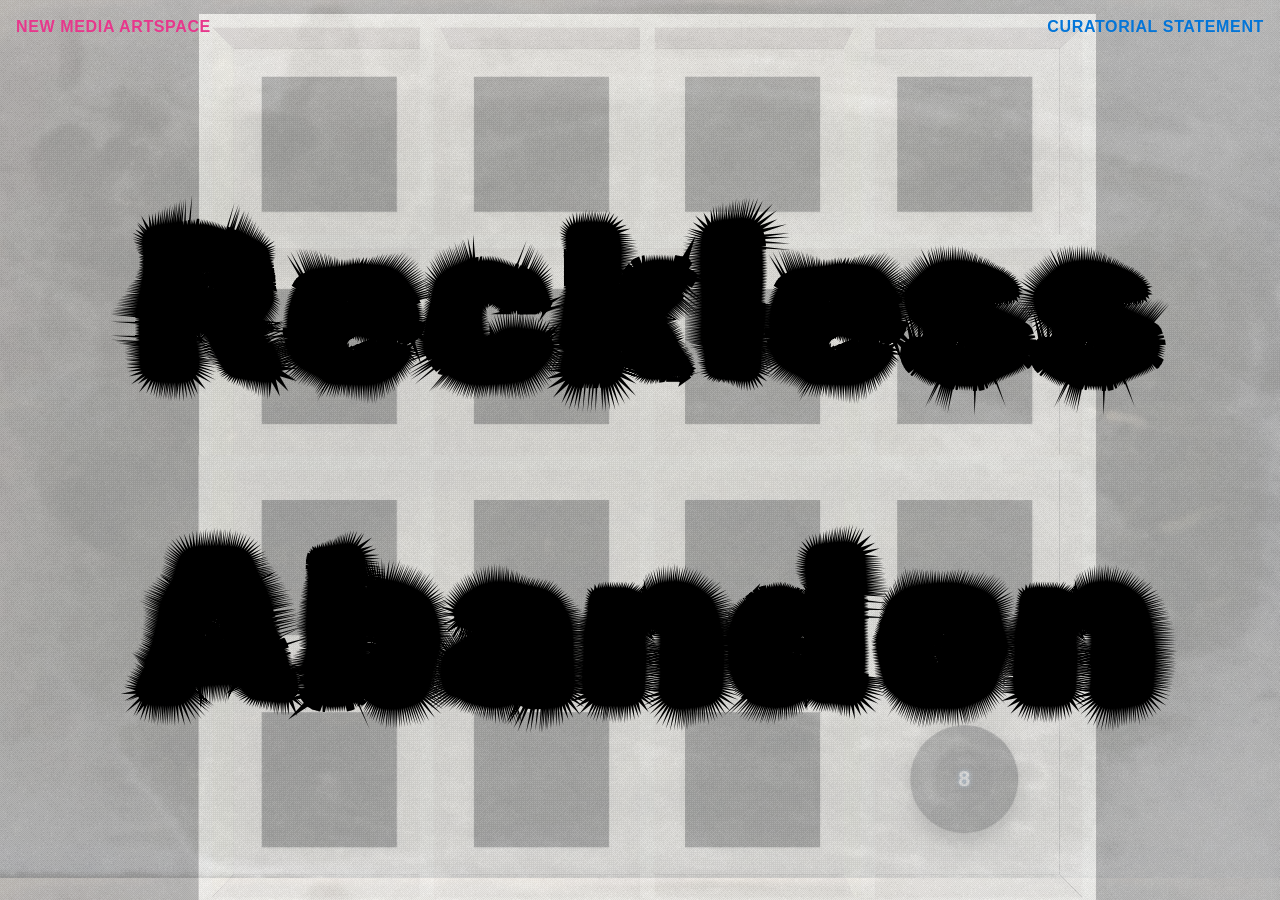
==== commit 12245ab2: "etc" ====
--- a/shelf-test.html
+++ b/shelf-test.html
@@ -42,7 +42,6 @@
       font-family: 'Rosario';
       src: url('fonts/Rosario-SemiBold.woff2') format('woff2');
       font-weight: 600;
-      font-style: normal;
       font-display: swap;
     }
 
@@ -61,6 +60,23 @@
       font-style: italic;
       font-display: swap;
     }
+
+    @font-face {
+    font-family: 'Rosario';
+    src: url('Rosario-Bold.woff2') format('woff2');
+    font-weight: bold;
+    font-style: normal;
+    font-display: swap;
+}
+
+@font-face {
+    font-family: 'Rosario';
+    src: url('Rosario-BoldItalic.woff2') format('woff2');
+    font-weight: bold;
+    font-style: italic;
+    font-display: swap;
+}
+
 
 
     :root {
@@ -81,6 +97,12 @@
 
       --base-font: 'Rosario', sans-serif;
       --title-font: 'Rubik Spray Paint', sans-serif;
+
+      --blue: #0375d8;
+      --pink: #e7378c;
+      --gold: #f18b39;
+      --red: #eb3c2b;
+      --yellow: #fef73c;
     }
 
     @media (max-width: 600px) {
@@ -128,7 +150,7 @@
       width: 100%;
       display: flex;
       justify-content: center;
-      background-color: #f6f2f2;
+      background-color: #000000;
       perspective: calc(var(--cube-size) * 12);
       overflow: hidden;
       font-family: var(--base-font);
@@ -300,11 +322,53 @@
       white-space: nowrap;
       border: 0;
     }
+
+    nav {
+      position: absolute;
+      z-index: 100;
+      width: 100%;
+      box-sizing: border-box;
+    }
+
+    nav ul {
+      display: flex;
+      flex-direction: row;
+      justify-content: space-between;
+      flex-wrap: wrap;
+      width: 100%;
+      padding: 0;
+    }
+
+    nav ul li::marker {
+      content: none;
+    }
+
+    nav a {
+      text-transform: uppercase;
+      font-weight: bold;
+      text-decoration: none;
+      letter-spacing: 0.04em;
+      padding: 1em;
+    }
+
+    nav ul li a {
+      color: var(--blue);
+
+    }
+
+    nav ul li:nth-of-type(1) a {
+      color: var(--pink);
+    }
   </style>
 </head>
 
 <body>
-
+  <nav>
+    <ul>
+      <li><a href="https://newmediartspace.info">New Media Artspace</a></li>
+      <li><a href="curatorial-statement.html">Curatorial Statement</a></li>
+    </ul>
+  </nav>
   <canvas id="erase-canvas">
   </canvas>
   <h1 class="sr-only">Reckless Abandon</h1>
@@ -315,11 +379,8 @@
 
   <script>
     // --- CONFIGURATION ---
-    const TEXTURE_URL = 'Texturelabs_Glass_135S.jpg';
-    const GLASS_COLOR = 'rgba(255, 255, 255, 0.4)'; // Slightly white transparent glass
+    const TEXTURE_URL = 'Texturelabs_Glass_135St.png';
     const ERASE_SIZE = 100;
-    const ERASE_SOFTNESS = 10;
-    const ERASE_STRENGTH = 0.1; // 0.1 is faint, 1.0 is instant clear
 
     // -- 1. Populate Shelf --
     const answers = [
@@ -389,8 +450,8 @@
 
       // 1. Draw the "Glass" Background
       ctx.globalCompositeOperation = 'source-over';
-      ctx.globalAlpha = 0.98;
-      ctx.fillStyle = 'rgba(255,255, 255, 1)';
+      ctx.globalAlpha = 0.9;
+      ctx.fillStyle = 'rgba(255,255, 255, 0.8)';
       ctx.fillRect(0, 0, canvas.width, canvas.height);
 
       // 2. Draw the Texture Pattern
@@ -398,7 +459,7 @@
         const pattern = ctx.createPattern(textureImg, 'repeat');
         if (pattern) {
           ctx.fillStyle = pattern;
-          ctx.globalAlpha = 0.3;
+          ctx.globalAlpha = 0.25;
           ctx.fillRect(0, 0, canvas.width, canvas.height);
         }
       }
@@ -407,7 +468,7 @@
       ctx.globalAlpha = 1.0;
       ctx.fillStyle = "black";
       // Responsive font size: 8% of the window width
-      const fontSize = Math.max(40, canvas.width * 0.14);
+      const fontSize = Math.max(60, canvas.width * 0.17);
       const fontFamily = "'Rubik Spray Paint', sans-serif";
       ctx.font = `bold ${fontSize}px ${fontFamily}`;
       ctx.textAlign = "center";
@@ -452,7 +513,7 @@
 
         // Create a radial gradient to act as a "soft brush"
         const gradient = ctx.createRadialGradient(x, y, 0, x, y, ERASE_SIZE / 2);
-        gradient.addColorStop(0, 'rgba(0, 0, 0, 0.2)'); // Center (erasing)
+        gradient.addColorStop(0.5, 'rgba(0, 0, 0, 0.8)'); // Center (erasing)
         gradient.addColorStop(1, 'rgba(0, 0, 0, 0)');   // Edge (fading out)
 
         ctx.fillStyle = gradient;
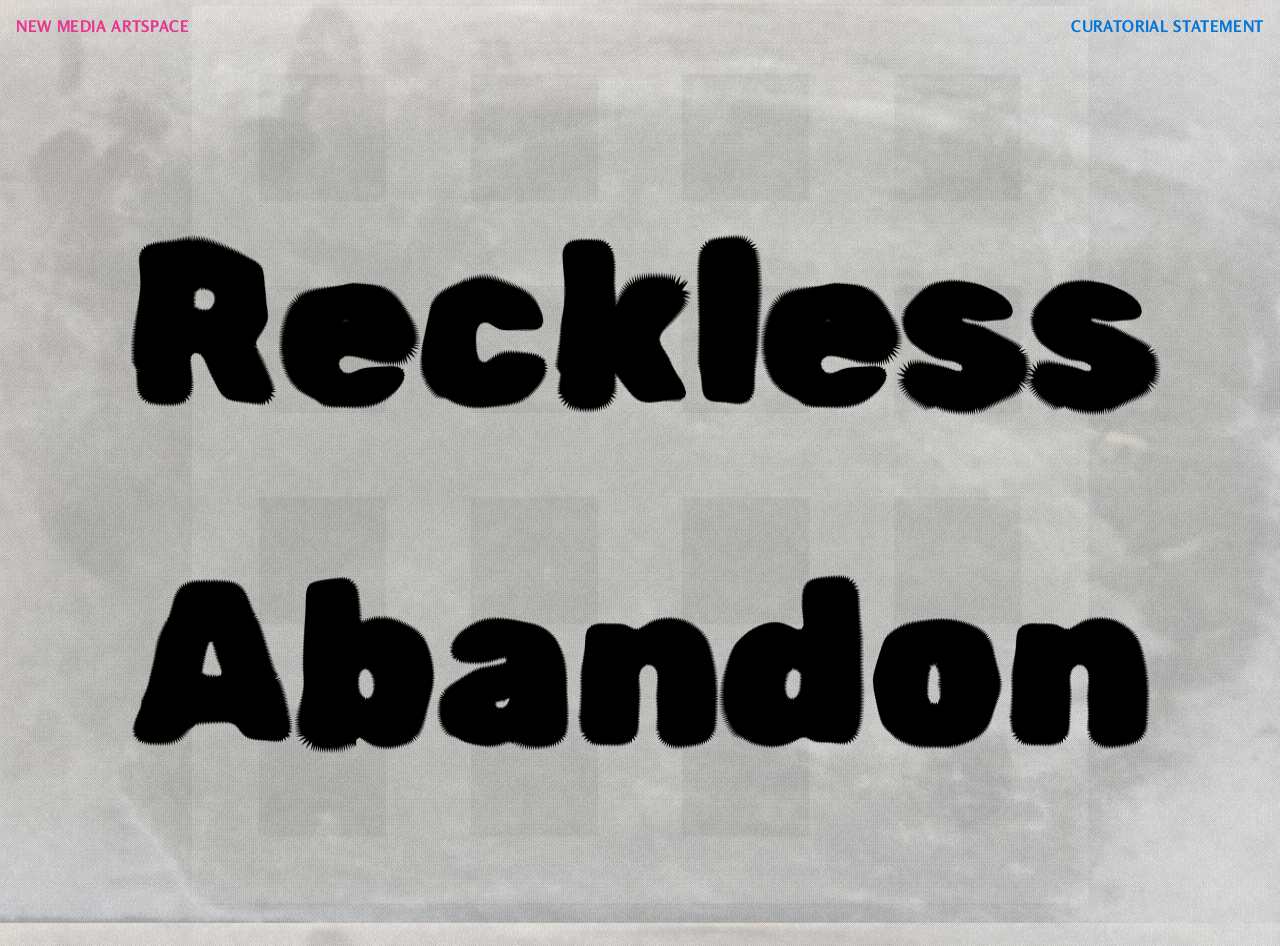
==== commit e36d91a0: "updates" ====
--- a/shelf-test.html
+++ b/shelf-test.html
@@ -4,362 +4,8 @@
 <head>
   <meta charset="UTF-8">
   <meta name="viewport" content="width=device-width, initial-scale=1.0">
-  <title>3D Shelf - Glass Texture Reveal</title>
-  <style>
-    @font-face {
-      font-family: 'Rubik Spray Paint';
-      src: url('fonts/RubikSprayPaint-Regular.woff2') format('woff2');
-      font-weight: normal;
-      font-style: normal;
-      font-display: swap;
-    }
-
-    @font-face {
-      font-family: 'Rosario';
-      src: url('fonts/Rosario-Light.woff2') format('woff2');
-      font-weight: 300;
-      font-style: normal;
-      font-display: swap;
-    }
-
-    @font-face {
-      font-family: 'Rosario';
-      src: url('fonts/Rosario-LightItalic.woff2') format('woff2');
-      font-weight: 300;
-      font-style: italic;
-      font-display: swap;
-    }
-
-    @font-face {
-      font-family: 'Rosario';
-      src: url('fonts/Rosario-Regular.woff2') format('woff2');
-      font-weight: normal;
-      font-style: normal;
-      font-display: swap;
-    }
-
-    @font-face {
-      font-family: 'Rosario';
-      src: url('fonts/Rosario-SemiBold.woff2') format('woff2');
-      font-weight: 600;
-      font-display: swap;
-    }
-
-    @font-face {
-      font-family: 'Rosario';
-      src: url('fonts/Rosario-SemiBoldItalic.woff2') format('woff2');
-      font-weight: 600;
-      font-style: italic;
-      font-display: swap;
-    }
-
-    @font-face {
-      font-family: 'Rosario';
-      src: url('fonts/Rosario-Italic.woff2') format('woff2');
-      font-weight: normal;
-      font-style: italic;
-      font-display: swap;
-    }
-
-    @font-face {
-    font-family: 'Rosario';
-    src: url('Rosario-Bold.woff2') format('woff2');
-    font-weight: bold;
-    font-style: normal;
-    font-display: swap;
-}
-
-@font-face {
-    font-family: 'Rosario';
-    src: url('Rosario-BoldItalic.woff2') format('woff2');
-    font-weight: bold;
-    font-style: italic;
-    font-display: swap;
-}
-
-
-
-    :root {
-      --cols: 4;
-      --rows: 4;
-      --cube-size: min(calc(100vw / var(--cols)), calc(100vh / var(--rows)));
-      --half-size: calc(var(--cube-size) / 2);
-      --rim-thickness: calc(var(--cube-size) * 0.06);
-      --track-size: calc(var(--cube-size) - var(--rim-thickness));
-
-      --shelf-base: #bbb4ae;
-      --shelf-back: #f3efe6;
-      --shelf-floor: #dfdbd3;
-      --shelf-wall-left: #faf7e8;
-      --shelf-wall-right: #ebe6dc;
-      --rim-color: #fffdf5;
-      --border-color: rgba(0, 0, 0, 0);
-
-      --base-font: 'Rosario', sans-serif;
-      --title-font: 'Rubik Spray Paint', sans-serif;
-
-      --blue: #0375d8;
-      --pink: #e7378c;
-      --gold: #f18b39;
-      --red: #eb3c2b;
-      --yellow: #fef73c;
-    }
-
-    @media (max-width: 600px) {
-      :root {
-        --cols: 3;
-        --rows: 6;
-      }
-
-      .shelf .cubby:last-child {
-        grid-column: 1 / -1;
-        width: calc(100% + var(--rim-thickness));
-        height: var(--cube-size);
-      }
-
-      .shelf .cubby:last-child .top,
-      .shelf .cubby:last-child .bottom {
-        height: var(--cube-size) !important;
-        width: 100%;
-      }
-
-      .shelf .cubby:last-child .left,
-      .shelf .cubby:last-child .right {
-        width: var(--cube-size) !important;
-        height: 100%;
-      }
-
-      .shelf .cubby:last-child .right {
-        right: 0;
-        left: auto;
-        transform-origin: right;
-        transform: rotateY(90deg) translateX(50%);
-      }
-
-      .shelf .cubby:last-child .front,
-      .shelf .cubby:last-child .back {
-        width: 100%;
-        height: 100%;
-      }
-    }
-
-    body,
-    html {
-      margin: 0;
-      height: 100%;
-      width: 100%;
-      display: flex;
-      justify-content: center;
-      background-color: #000000;
-      perspective: calc(var(--cube-size) * 12);
-      overflow: hidden;
-      font-family: var(--base-font);
-    }
-
-    h1 {
-      font-family: var(--title-font);
-    }
-
-    /* The Overlay Canvas */
-    #erase-canvas {
-      position: fixed;
-      top: 0;
-      left: 0;
-      width: 100%;
-      height: 100%;
-      z-index: 10;
-      cursor: crosshair;
-      touch-action: none;
-    }
-
-    .scene {
-      width: calc(var(--track-size) * var(--cols));
-      height: calc(var(--track-size) * var(--rows));
-      transform-style: preserve-3d;
-      transition: transform 0.1s ease-out;
-      z-index: 1;
-    }
-
-    .shelf {
-      display: grid;
-      grid-template-columns: repeat(var(--cols), var(--track-size));
-      grid-template-rows: repeat(var(--rows), var(--track-size));
-      transform-style: preserve-3d;
-      margin-top: 2em;
-    }
-
-    .cubby {
-      position: relative;
-      width: var(--cube-size);
-      height: var(--cube-size);
-      transform-style: preserve-3d;
-    }
-
-    .face {
-      position: absolute;
-      width: 100%;
-      height: 100%;
-      box-sizing: border-box;
-      border: 1px solid var(--border-color);
-    }
-
-    .back {
-      transform: translateZ(calc(var(--half-size) * -1));
-      background-color: var(--shelf-back);
-    }
-
-    .top {
-      transform: rotateX(90deg) translateZ(var(--half-size));
-      background-color: var(--shelf-base);
-    }
-
-    .bottom {
-      transform: rotateX(-90deg) translateZ(var(--half-size));
-      background-color: var(--shelf-floor);
-    }
-
-    .left {
-      transform: rotateY(-90deg) translateZ(var(--half-size));
-      background-color: var(--shelf-wall-left);
-    }
-
-    .right {
-      transform: rotateY(90deg) translateZ(var(--half-size));
-      background-color: var(--shelf-wall-right);
-    }
-
-    .front {
-      transform: translateZ(var(--half-size));
-      background: none;
-      border: var(--rim-thickness) solid var(--rim-color);
-      pointer-events: none;
-    }
-
-    .content {
-      position: absolute;
-      width: 60%;
-      height: 60%;
-      top: 20%;
-      left: 20%;
-      transform: translateZ(2px);
-      display: flex;
-      justify-content: center;
-      align-items: center;
-      background: rgb(0, 0, 0);
-      box-shadow: 0 4px 8px rgba(0, 0, 0, 0.1);
-      font-size: calc(var(--cube-size) * 0.12);
-      font-family: system-ui, sans-serif;
-    }
-
-    /* Magic 8 Ball Container */
-    .magic-8-ball {
-      width: 80%;
-      height: 80%;
-      background: radial-gradient(circle at 30% 30%, #444, #000);
-      border-radius: 50%;
-      display: flex;
-      justify-content: center;
-      align-items: center;
-      position: relative;
-      cursor: pointer;
-      box-shadow: 0 10px 20px rgba(0, 0, 0, 0.5);
-      transition: transform 0.2s ease;
-      animation: float 3s ease-in-out infinite;
-    }
-
-    .magic-8-ball:active {
-      transform: scale(0.9) rotate(10deg);
-    }
-
-    /* The white circle / blue window */
-    .ball-window {
-      width: 45%;
-      height: 45%;
-      background: #111;
-      border: 4px solid #222;
-      border-radius: 50%;
-      display: flex;
-      justify-content: center;
-      align-items: center;
-      text-align: center;
-      color: #55aaff;
-      font-family: 'Georgia', serif;
-      font-size: 0.4em;
-      /* Relative to cubby size */
-      padding: 5px;
-      overflow: hidden;
-      text-shadow: 0 0 5px #55aaff;
-    }
-
-    /* The number 8 (visible initially) */
-    .number-8 {
-      font-size: 2em;
-      color: white;
-      font-family: sans-serif;
-      font-weight: bold;
-    }
-
-    @keyframes float {
-
-      0%,
-      100% {
-        transform: translateY(0px);
-      }
-
-      50% {
-        transform: translateY(-10px);
-      }
-    }
-
-    .sr-only {
-      position: absolute;
-      width: 1px;
-      height: 1px;
-      padding: 0;
-      margin: -1px;
-      overflow: hidden;
-      clip: rect(0, 0, 0, 0);
-      white-space: nowrap;
-      border: 0;
-    }
-
-    nav {
-      position: absolute;
-      z-index: 100;
-      width: 100%;
-      box-sizing: border-box;
-    }
-
-    nav ul {
-      display: flex;
-      flex-direction: row;
-      justify-content: space-between;
-      flex-wrap: wrap;
-      width: 100%;
-      padding: 0;
-    }
-
-    nav ul li::marker {
-      content: none;
-    }
-
-    nav a {
-      text-transform: uppercase;
-      font-weight: bold;
-      text-decoration: none;
-      letter-spacing: 0.04em;
-      padding: 1em;
-    }
-
-    nav ul li a {
-      color: var(--blue);
-
-    }
-
-    nav ul li:nth-of-type(1) a {
-      color: var(--pink);
-    }
-  </style>
+  <title>Reckless Abandon</title>
+  <link href="styles.css" rel="stylesheet">
 </head>
 
 <body>
@@ -369,7 +15,7 @@
       <li><a href="curatorial-statement.html">Curatorial Statement</a></li>
     </ul>
   </nav>
-  <canvas id="erase-canvas">
+  <canvas id="erase-canvas" aria-hidden="true" role="presentation">
   </canvas>
   <h1 class="sr-only">Reckless Abandon</h1>
 
@@ -377,196 +23,21 @@
     <div class="shelf" id="shelf"></div>
   </div>
 
-  <script>
-    // --- CONFIGURATION ---
-    const TEXTURE_URL = 'Texturelabs_Glass_135St.png';
-    const ERASE_SIZE = 100;
+  <div id="overlay" 
+     class="hidden" 
+     role="dialog" 
+     aria-modal="true" 
+     aria-labelledby="modal-title">
+  
+  <div class="modal">
+    <button id="close-btn" aria-label="Close modal">&times;</button>
+    
+    <h1 id="modal-title">Project Title</h1>
+    <div id="modal-body">Content goes here...</div>
+  </div>
+</div>
 
-    // -- 1. Populate Shelf --
-    const answers = [
-      "IT IS\nCERTAIN", "DECIDEDLY\nSO", "WITHOUT\nA DOUBT",
-      "YES\nDEFINITELY", "YOU MAY\nRELY ON IT", "AS I\nSEE IT, YES",
-      "MOST\nLIKELY", "OUTLOOK\nGOOD", "YES", "SIGNS POINT\nTO YES",
-      "REPLY HAZY\nTRY AGAIN", "ASK AGAIN\nLATER", "BETTER NOT\nTELL YOU",
-      "CANNOT\nPREDICT", "CONCENTRATE\nAND ASK", "DON'T\nCOUNT ON IT",
-      "MY REPLY\nIS NO", "MY SOURCES\nSAY NO", "OUTLOOK\nNOT SO GOOD",
-      "VERY\nDOUBTFUL"
-    ];
-
-    const shelf = document.getElementById('shelf');
-
-    for (let i = 0; i < 16; i++) {
-      const cubby = document.createElement('div');
-      cubby.className = 'cubby';
-
-      // Base faces
-      let contentHtml = `<div class="face back"></div><div class="face top"></div><div class="face bottom"></div><div class="face left"></div><div class="face right"></div><div class="face front"></div>`;
-
-      if (i === 15) {
-        // Inject the Magic 8 Ball into the last cubby
-        cubby.innerHTML = contentHtml + `
-      <div class="content" style="background:none; box-shadow:none;">
-        <div class="magic-8-ball" id="eight-ball">
-          <div class="ball-window" id="ball-answer">
-            <span class="number-8">8</span>
-          </div>
-        </div>
-      </div>`;
-      } else {
-        // Normal content for other cubbies
-        cubby.innerHTML = contentHtml + `<div class="content">${i + 1}</div>`;
-      }
-
-      shelf.appendChild(cubby);
-    }
-
-    // Logic for clicking the 8 ball
-    const ball = document.getElementById('eight-ball');
-    const display = document.getElementById('ball-answer');
-
-    if (ball) {
-      ball.addEventListener('click', () => {
-        // Shake effect (CSS class could be added here)
-        display.style.opacity = '0';
-
-        setTimeout(() => {
-          const randomAnswer = answers[Math.floor(Math.random() * answers.length)];
-          display.innerHTML = randomAnswer.replace('\n', '<br>');
-          display.style.opacity = '1';
-        }, 300);
-      });
-    }
-
-    // -- 2. Canvas Setup --
-    const canvas = document.getElementById('erase-canvas');
-    const ctx = canvas.getContext('2d');
-    const textureImg = new Image();
-    textureImg.src = TEXTURE_URL;
-    textureImg.crossOrigin = "anonymous";
-
-    function initCtx() {
-      canvas.width = window.innerWidth;
-      canvas.height = window.innerHeight;
-
-      // 1. Draw the "Glass" Background
-      ctx.globalCompositeOperation = 'source-over';
-      ctx.globalAlpha = 0.9;
-      ctx.fillStyle = 'rgba(255,255, 255, 0.8)';
-      ctx.fillRect(0, 0, canvas.width, canvas.height);
-
-      // 2. Draw the Texture Pattern
-      if (textureImg.complete) {
-        const pattern = ctx.createPattern(textureImg, 'repeat');
-        if (pattern) {
-          ctx.fillStyle = pattern;
-          ctx.globalAlpha = 0.25;
-          ctx.fillRect(0, 0, canvas.width, canvas.height);
-        }
-      }
-
-      // 3. Draw the ERASEABLE TITLE
-      ctx.globalAlpha = 1.0;
-      ctx.fillStyle = "black";
-      // Responsive font size: 8% of the window width
-      const fontSize = Math.max(60, canvas.width * 0.17);
-      const fontFamily = "'Rubik Spray Paint', sans-serif";
-      ctx.font = `bold ${fontSize}px ${fontFamily}`;
-      ctx.textAlign = "center";
-      ctx.textBaseline = "middle";
-
-      // Draw the text in the center
-      ctx.fillText("Reckless", canvas.width / 2, canvas.height / 2.8);
-      ctx.fillText("Abandon", canvas.width / 2, canvas.height / 1.4);
-
-      // 4. Set up the Eraser Mode
-      // From here on, everything we draw "cuts holes" in what we just painted
-      ctx.globalCompositeOperation = 'destination-out';
-      ctx.globalAlpha = 1.0;
-    }
-
-
-    Promise.all([
-      textureImg.decode(), // Ensures image is ready
-      document.fonts.ready // Ensures all CSS fonts are ready
-    ]).then(() => {
-      initCtx();
-    });
-    window.addEventListener('resize', initCtx);
-
-    // -- 3. Optimized Erasing Logic --
-    let lastPoint = null;
-
-    function erase(currX, currY) {
-      if (!lastPoint) {
-        lastPoint = { x: currX, y: currY };
-        return;
-      }
-
-      // Calculate distance between points to fill gaps
-      const dist = Math.hypot(currX - lastPoint.x, currY - lastPoint.y);
-      const angle = Math.atan2(currX - lastPoint.x, currY - lastPoint.y);
-
-      // Draw stamps along the line so there are no "dots" when moving fast
-      for (let i = 0; i < dist; i += 5) { // Step every 5px
-        const x = lastPoint.x + (Math.sin(angle) * i);
-        const y = lastPoint.y + (Math.cos(angle) * i);
-
-        // Create a radial gradient to act as a "soft brush"
-        const gradient = ctx.createRadialGradient(x, y, 0, x, y, ERASE_SIZE / 2);
-        gradient.addColorStop(0.5, 'rgba(0, 0, 0, 0.8)'); // Center (erasing)
-        gradient.addColorStop(1, 'rgba(0, 0, 0, 0)');   // Edge (fading out)
-
-        ctx.fillStyle = gradient;
-        ctx.fillRect(x - ERASE_SIZE / 2, y - ERASE_SIZE / 2, ERASE_SIZE, ERASE_SIZE);
-      }
-
-      lastPoint = { x: currX, y: currY };
-    }
-
-    // -- 4. Interaction Logic --
-    const scene = document.getElementById('scene');
-    let rotX = -15, rotY = 30, startX, startY, isMouseDown = false;
-
-    function rotateShelf(x, y) {
-      rotY += (x - startX) * 0.4;
-      rotX -= (y - startY) * 0.4;
-      rotX = Math.max(-80, Math.min(80, rotX));
-      scene.style.transform = `rotateX(${rotX}deg) rotateY(${rotY}deg)`;
-      startX = x; startY = y;
-    }
-
-    // Throttling the move event can also help performance
-    canvas.addEventListener('mousemove', (e) => {
-      requestAnimationFrame(() => {
-        erase(e.clientX, e.clientY);
-      });
-      if (isMouseDown) rotateShelf(e.clientX, e.clientY);
-    });
-
-    canvas.addEventListener('mousedown', (e) => {
-      isMouseDown = true;
-      startX = e.clientX; startY = e.clientY;
-      lastPoint = { x: e.clientX, y: e.clientY };
-    });
-
-    window.addEventListener('mouseup', () => {
-      isMouseDown = false;
-      lastPoint = null;
-    });
-
-    // Touch Support
-    canvas.addEventListener('touchstart', (e) => {
-      const t = e.touches[0];
-      lastPoint = { x: t.clientX, y: t.clientY };
-    });
-
-    canvas.addEventListener('touchmove', (e) => {
-      const t = e.touches[0];
-      erase(t.clientX, t.clientY);
-    }, { passive: false });
-
-    canvas.addEventListener('touchend', () => lastPoint = null);
-  </script>
+  <script src="script.js"></script>
 
 </body>
 
--- a/styles.css
+++ b/styles.css
@@ -0,0 +1,474 @@
+@font-face {
+  font-family: 'Rubik Spray Paint';
+  src: url('fonts/RubikSprayPaint-Regular.woff2') format('woff2');
+  font-weight: normal;
+  font-style: normal;
+  font-display: swap;
+}
+
+@font-face {
+  font-family: 'Rosario';
+  src: url('fonts/Rosario-Light.woff2') format('woff2');
+  font-weight: 300;
+  font-style: normal;
+  font-display: swap;
+}
+
+@font-face {
+  font-family: 'Rosario';
+  src: url('fonts/Rosario-LightItalic.woff2') format('woff2');
+  font-weight: 300;
+  font-style: italic;
+  font-display: swap;
+}
+
+@font-face {
+  font-family: 'Rosario';
+  src: url('fonts/Rosario-Regular.woff2') format('woff2');
+  font-weight: normal;
+  font-style: normal;
+  font-display: swap;
+}
+
+@font-face {
+  font-family: 'Rosario';
+  src: url('fonts/Rosario-SemiBold.woff2') format('woff2');
+  font-weight: 600;
+  font-display: swap;
+}
+
+@font-face {
+  font-family: 'Rosario';
+  src: url('fonts/Rosario-SemiBoldItalic.woff2') format('woff2');
+  font-weight: 600;
+  font-style: italic;
+  font-display: swap;
+}
+
+@font-face {
+  font-family: 'Rosario';
+  src: url('fonts/Rosario-Italic.woff2') format('woff2');
+  font-weight: normal;
+  font-style: italic;
+  font-display: swap;
+}
+
+@font-face {
+  font-family: 'Rosario';
+  src: url('fonts/Rosario-Bold.woff2') format('woff2');
+  font-weight: bold;
+  font-style: normal;
+  font-display: swap;
+}
+
+@font-face {
+  font-family: 'Rosario';
+  src: url('fonts/Rosario-BoldItalic.woff2') format('woff2');
+  font-weight: bold;
+  font-style: italic;
+  font-display: swap;
+}
+
+:root {
+  --cols: 4;
+  --rows: 4;
+  --cube-size: min(calc(100vw / var(--cols)), calc(100vh / var(--rows)));
+  --half-size: calc(var(--cube-size) / 2);
+  --rim-thickness: calc(var(--cube-size) * 0.06);
+  --track-size: calc(var(--cube-size) - var(--rim-thickness));
+
+  --shelf-base: #bbb4ae;
+  --shelf-back: #f3efe6;
+  --shelf-floor: #dfdbd3;
+  --shelf-wall-left: #faf7e8;
+  --shelf-wall-right: #ebe6dc;
+  --rim-color: #fffdf5;
+  --border-color: rgba(0, 0, 0, 0);
+
+  --base-font: 'Rosario', sans-serif;
+  --title-font: 'Rubik Spray Paint', sans-serif;
+
+  --blue: #0375d8;
+  --pink: #e7378c;
+  --gold: #f18b39;
+  --red: #eb3c2b;
+  --yellow: #fef73c;
+}
+
+
+
+body,
+html {
+  margin: 0;
+  height: 100%;
+  width: 100%;
+  display: flex;
+  justify-content: center;
+  background-color: #000000;
+  perspective: calc(var(--cube-size) * 12);
+  overflow-x: hidden;
+  overflow-y: auto;
+  height: auto;
+  /* Allow body to grow with content */
+  min-height: 100%;
+  font-family: var(--base-font);
+}
+
+h1 {
+  font-family: var(--title-font);
+}
+
+.sr-only {
+  position: absolute;
+  width: 1px;
+  height: 1px;
+  padding: 0;
+  margin: -1px;
+  overflow: hidden;
+  clip: rect(0, 0, 0, 0);
+  white-space: nowrap;
+  border: 0;
+}
+
+/* Navigation Bar */
+nav {
+  position: absolute;
+  z-index: 100;
+  width: 100%;
+  box-sizing: border-box;
+}
+
+nav ul {
+  display: flex;
+  flex-direction: row;
+  justify-content: space-between;
+  flex-wrap: wrap;
+  width: 100%;
+  padding: 0;
+}
+
+nav ul li::marker {
+  content: none;
+}
+
+nav a {
+  text-transform: uppercase;
+  font-weight: bold;
+  text-decoration: none;
+  letter-spacing: 0.04em;
+  padding: 1em;
+}
+
+nav ul li a {
+  color: var(--blue);
+
+}
+
+nav ul li:nth-of-type(1) a {
+  color: var(--pink);
+}
+
+/* Modal */
+#overlay {
+  position: fixed;
+  inset: 0;
+  background: rgba(0, 0, 0, 0.85);
+  z-index: 100;
+  /* Above the canvas */
+  display: flex;
+  justify-content: center;
+  align-items: center;
+  opacity: 0;
+  pointer-events: none;
+  transition: opacity 0.3s ease;
+  padding: 20px;
+  /* Space for mobile */
+  overflow-y: auto;
+}
+
+#overlay.active {
+  opacity: 1;
+  pointer-events: auto;
+}
+
+body.modal-open {
+  overflow: hidden;
+  /* Stops background scrolling */
+  height: 100vh;
+  /* Keeps the viewport locked */
+}
+
+.modal {
+  background: var(--shelf-back);
+  padding: 2em;
+  max-width: 90vw;
+  width: 90%;
+  position: relative;
+  max-height: 95vh;
+  display: flex;
+  flex-direction: column;
+}
+
+#modal-body {
+  overflow-y: auto;
+  padding-right: 10px;
+  /* Space for scrollbar */
+  overscroll-behavior: contain;
+  /* Prevents "scroll chaining" to background */
+}
+
+#close-btn {
+  position: absolute;
+  top: 10px;
+  right: 15px;
+  font-size: 30px;
+  background: none;
+  border: none;
+  cursor: pointer;
+}
+
+/* The Overlay Canvas */
+#erase-canvas {
+  position: fixed;
+  top: 0;
+  left: 0;
+  width: 100%;
+  height: 100%;
+  z-index: 10;
+  cursor: crosshair;
+  touch-action: none;
+}
+
+.scene {
+  width: calc(var(--track-size) * var(--cols));
+  height: calc(var(--track-size) * var(--rows));
+  transform-style: preserve-3d;
+  transition: transform 0.1s ease-out;
+  z-index: 1;
+  margin-bottom: 100px;
+}
+
+.shelf {
+  display: grid;
+  grid-template-columns: repeat(var(--cols), var(--track-size));
+  grid-template-rows: repeat(var(--rows), var(--track-size));
+  transform-style: preserve-3d;
+  margin-top: 2em;
+}
+
+.cubby {
+  position: relative;
+  width: var(--cube-size);
+  height: var(--cube-size);
+  transform-style: preserve-3d;
+}
+
+/* Ensure users can see which cubby they've tabbed to */
+.cubby:focus-visible {
+  outline: 4px solid #55aaff;
+  outline-offset: 10px;
+  transform: translateZ(20px);
+  /* Bring it forward slightly when focused */
+}
+
+/* Reset button styles to look like your original cubbies */
+/* Shared layout for both the container and the button */
+.cubby,
+button.cubby {
+  all: unset;
+  /* Clear the slate */
+  display: block;
+  position: relative;
+  width: var(--track-size);
+  /* Use track-size for the grid footprint */
+  height: var(--track-size);
+  transform-style: preserve-3d;
+  box-sizing: border-box;
+  cursor: pointer;
+  transition: transform 0.3s ease;
+  margin: 0;
+  padding: 0;
+}
+
+/* Specific button overrides to ensure it fills the grid cell */
+button.cubby {
+  appearance: none;
+  background: none;
+  border: none;
+  font-family: inherit;
+  font-size: inherit;
+  line-height: normal;
+}
+
+/* Ensure the focus ring doesn't look broken in 3D space */
+button.cubby:focus-visible {
+  outline: 3px solid #55aaff;
+  outline-offset: 5px;
+}
+
+.face {
+  position: absolute;
+  width: var(--cube-size);
+  height: var(--cube-size);
+  box-sizing: border-box;
+  border: 1px solid var(--border-color);
+  /* Center the face in case of track-size mismatch */
+  top: 50%;
+  left: 50%;
+  transform-origin: center;
+}
+
+
+.back {
+  transform: translate(-50%, -50%) translateZ(calc(var(--half-size) * -1));
+  background-color: var(--shelf-back);
+}
+
+.top {
+  transform: translate(-50%, -50%) rotateX(90deg) translateZ(var(--half-size));
+  background-color: var(--shelf-base);
+}
+
+.bottom {
+  transform: translate(-50%, -50%) rotateX(-90deg) translateZ(var(--half-size));
+  background-color: var(--shelf-floor);
+}
+
+.left {
+  transform: translate(-50%, -50%) rotateY(-90deg) translateZ(var(--half-size));
+  background-color: var(--shelf-wall-left);
+}
+
+.right {
+  transform: translate(-50%, -50%) rotateY(90deg) translateZ(var(--half-size));
+  background-color: var(--shelf-wall-right);
+}
+
+.front {
+  transform: translate(-50%, -50%) translateZ(var(--half-size));
+  background: none;
+  border: var(--rim-thickness) solid var(--rim-color);
+  pointer-events: none;
+}
+
+@media (max-width: 600px) {
+  :root {
+    --cols: 3;
+    --rows: 6;
+  }
+
+  .shelf .cubby:last-child {
+    grid-column: 1 / -1;
+    width: calc(100% + var(--rim-thickness));
+    height: var(--cube-size);
+    right: calc(var(--rim-thickness) / 2);
+  }
+
+  .shelf .cubby:last-child .top,
+  .shelf .cubby:last-child .bottom {
+    height: var(--cube-size) !important;
+    width: 100%;
+  }
+
+  .shelf .cubby:last-child .left,
+  .shelf .cubby:last-child .right {
+    width: var(--cube-size) !important;
+    height: 100%;
+  }
+
+  .shelf .cubby:last-child .right {
+    right: 0;
+    left: auto;
+    transform-origin: right;
+    transform: rotateY(90deg) translate(50%, -50%);
+  }
+
+  .shelf .cubby:last-child .left {
+    left: 0;
+    right: auto;
+    transform-origin: left;
+    transform: rotateY(-90deg) translate(-50%, -50%);
+  }
+
+  .shelf .cubby:last-child .front,
+  .shelf .cubby:last-child .back {
+    width: 100%;
+    height: 100%;
+  }
+}
+
+.content {
+  position: absolute;
+  width: 60%;
+  height: 60%;
+  top: 20%;
+  left: 20%;
+  transform: translateZ(2px);
+  display: flex;
+  justify-content: center;
+  align-items: center;
+  background: rgb(0, 0, 0);
+  box-shadow: 0 4px 8px rgba(0, 0, 0, 0.1);
+  font-size: calc(var(--cube-size) * 0.12);
+  font-family: system-ui, sans-serif;
+}
+
+/* Magic 8 Ball Container */
+.magic-8-ball {
+  width: calc(var(--cube-size) / 2);
+  height: calc(var(--cube-size) / 2);
+  background: radial-gradient(circle at 30% 30%, #444, #000);
+  border-radius: 50%;
+  display: flex;
+  justify-content: center;
+  align-items: center;
+  position: relative;
+  cursor: pointer;
+  box-shadow: 0 10px 20px rgba(0, 0, 0, 0.5);
+  transition: transform 0.2s ease;
+  animation: float 3s ease-in-out infinite;
+}
+
+.magic-8-ball:active {
+  transform: scale(0.9) rotate(10deg);
+}
+
+/* The white circle / blue window */
+.ball-window {
+  width: 45%;
+  height: 45%;
+  background: #111;
+  border: 4px solid #222;
+  border-radius: 50%;
+  display: flex;
+  justify-content: center;
+  align-items: center;
+  text-align: center;
+  color: #55aaff;
+  font-family: 'Georgia', serif;
+  font-size: 0.4em;
+  /* Relative to cubby size */
+  padding: 5px;
+  overflow: hidden;
+  text-shadow: 0 0 5px #55aaff;
+}
+
+/* The number 8 (visible initially) */
+.number-8 {
+  font-size: 2em;
+  color: white;
+  font-family: sans-serif;
+  font-weight: bold;
+}
+
+@keyframes float {
+
+  0%,
+  100% {
+    transform: translateY(0px);
+  }
+
+  50% {
+    transform: translateY(-10px);
+  }
+}
